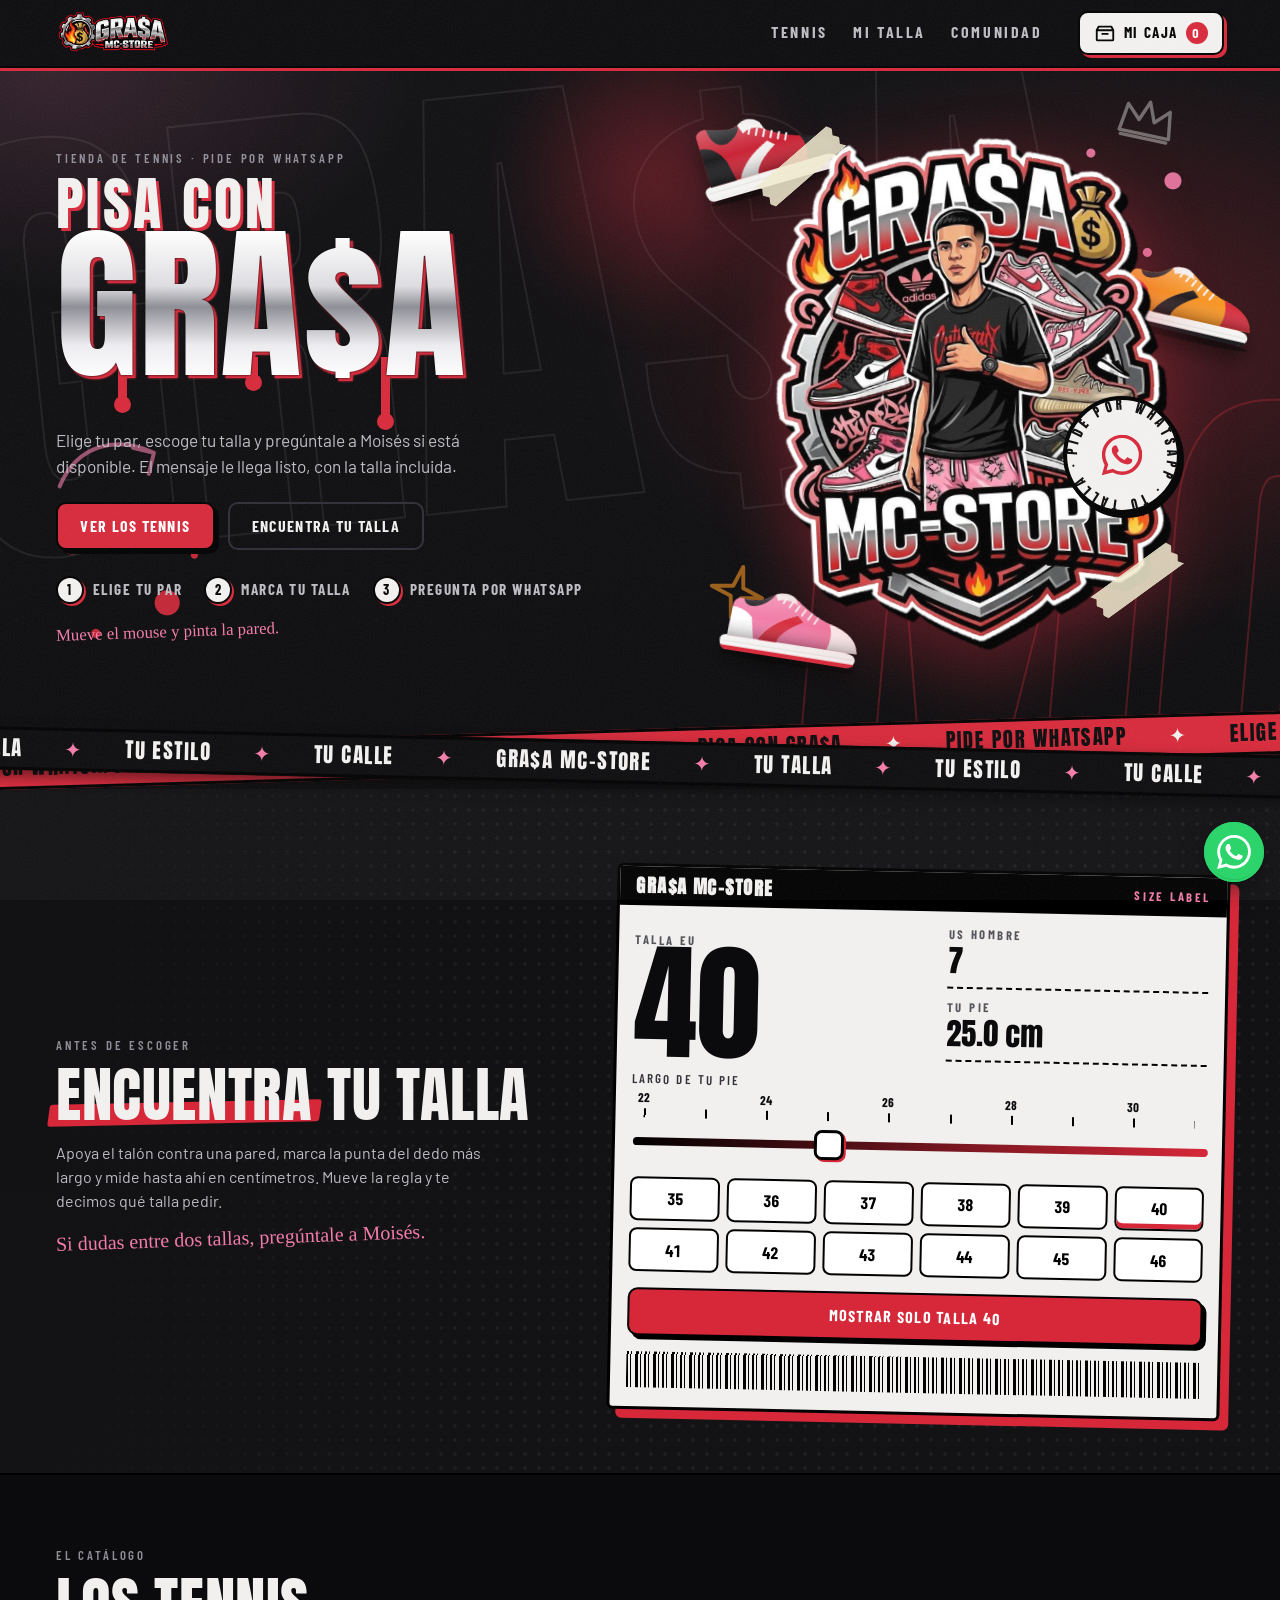
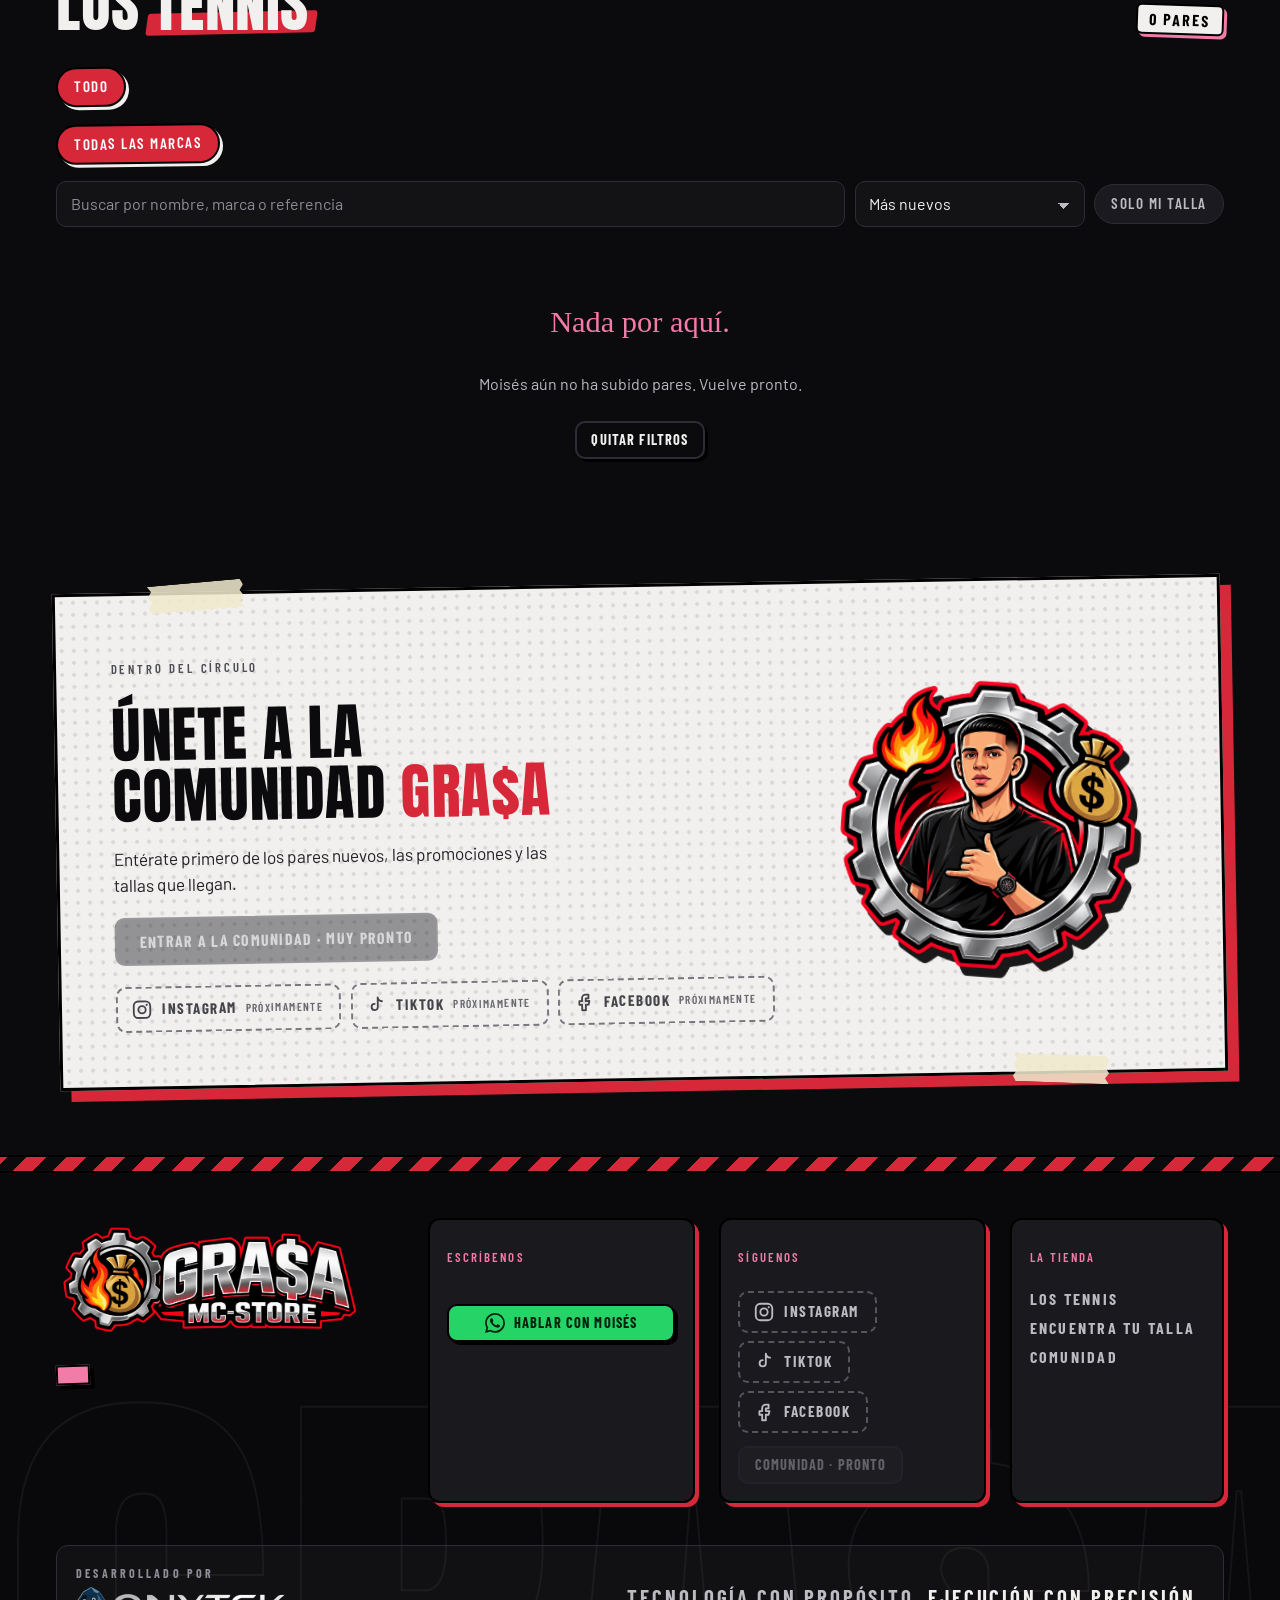
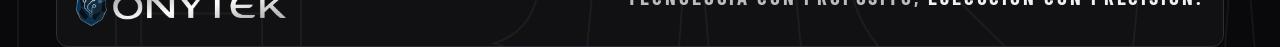
==== index.html @ 2f2526c5 "Add files via upload" ====
<!doctype html>
<html lang="es">
<head>
<meta charset="utf-8">
<meta name="viewport" content="width=device-width, initial-scale=1, viewport-fit=cover">
<title>GRA$A MC-STORE</title>
<link rel="icon" href="img/favicon.png">
<meta name="description" content="GRA$A MC-STORE: tennis originales para hombre y mujer. Elige tu par, marca tu talla y pregunta por WhatsApp.">
<meta name="theme-color" content="#0B0B0D">
<meta property="og:type" content="website"><meta property="og:title" content="GRA$A MC-STORE · Tu talla. Tu estilo. Tu calle.">
<meta property="og:description" content="Tennis para hombre y mujer. Pide por WhatsApp con tu talla.">
<meta property="og:image" content="https://grasa.onytek.co/img/logo-hero.jpg"><meta property="og:url" content="https://grasa.onytek.co/">
<link rel="preconnect" href="https://fonts.googleapis.com">
<link rel="preconnect" href="https://fonts.gstatic.com" crossorigin>
<link href="https://fonts.googleapis.com/css2?family=Anton&family=Barlow:wght@400;500;700&family=Barlow+Condensed:wght@600;700&family=Permanent+Marker&display=swap" rel="stylesheet">
<link rel="stylesheet" href="common.css">
<link rel="stylesheet" href="store.css">
</head>
<body>
<svg width="0" height="0" style="position:absolute" aria-hidden="true" focusable="false">
  <symbol id="i-wa" viewBox="0 0 24 24"><path fill="currentColor" d="M17.472 14.382c-.297-.149-1.758-.867-2.03-.967-.273-.099-.471-.148-.67.15-.197.297-.767.966-.94 1.164-.173.199-.347.223-.644.075-.3-.15-1.263-.465-2.403-1.485-.888-.795-1.484-1.77-1.66-2.07-.174-.3-.019-.465.13-.615.136-.135.301-.345.451-.523.146-.181.194-.301.297-.496.1-.21.049-.375-.025-.524-.075-.15-.672-1.62-.922-2.206-.24-.584-.487-.51-.672-.51-.172-.015-.371-.015-.571-.015-.2 0-.523.074-.797.359-.273.3-1.045 1.02-1.045 2.475s1.07 2.865 1.219 3.075c.149.18 2.095 3.195 5.076 4.483.709.3 1.263.489 1.694.626.712.226 1.36.195 1.871.118.571-.085 1.758-.719 2.006-1.413.248-.694.248-1.289.173-1.413-.074-.124-.272-.198-.57-.347m-5.421 7.403h-.004a9.87 9.87 0 01-5.031-1.378l-.361-.214-3.741.982.998-3.648-.235-.374a9.86 9.86 0 01-1.51-5.26c.001-5.45 4.436-9.884 9.888-9.884 2.64 0 5.122 1.03 6.988 2.898a9.825 9.825 0 012.893 6.994c-.003 5.45-4.437 9.884-9.885 9.884m8.413-18.297A11.815 11.815 0 0012.05 0C5.495 0 .16 5.335.157 11.892c0 2.096.547 4.142 1.588 5.945L.057 24l6.305-1.654a11.882 11.882 0 005.683 1.448h.005c6.554 0 11.89-5.335 11.893-11.893a11.821 11.821 0 00-3.48-8.413Z"/></symbol>
</svg>

<a class="sr" href="#catalogo">Ir al catálogo</a>

<header class="top" id="top">
  <div class="wrap bar">
    <a class="brand-link" href="#top" aria-label="GRA$A MC-STORE, inicio"><img src="img/logo-horizontal.png" alt="GRA$A MC-STORE" width="760" height="304"></a>
    <nav class="nav" aria-label="Secciones">
      <a href="#catalogo">Tennis</a>
      <a href="#talla">Mi talla</a>
      <a href="#comunidad">Comunidad</a>
    </nav>
    <div class="actions">
      <button class="sizepill" id="sizePill" type="button" hidden aria-label="Quitar mi talla"></button>
      <button class="cartbtn" id="cartBtn" type="button" aria-label="Abrir mi caja">
        <svg viewBox="0 0 24 24" aria-hidden="true"><path d="M3 9l2-4h14l2 4v10a1 1 0 0 1-1 1H4a1 1 0 0 1-1-1Z" fill="none" stroke="currentColor" stroke-width="2" stroke-linejoin="round"/><path d="M3 9h18M9 13h6" fill="none" stroke="currentColor" stroke-width="2" stroke-linecap="round"/></svg>
        <span>Mi caja</span><b id="cartCount">0</b>
      </button>
    </div>
  </div>
</header>

<main>
  <!-- PORTADA: pared de calle con el logo como sticker -->
  <section class="hero" id="hero" aria-labelledby="h1">
    <canvas class="spray" id="spray" aria-hidden="true"></canvas>
    <div class="hero-bg" aria-hidden="true">
      <span class="bgword w1">GRA$A</span>
      <span class="bgword w2">MC</span>
      <span class="splat s1"></span><span class="splat s2"></span><span class="splat s3"></span>
      <svg class="doodle d-crown" viewBox="0 0 64 48"><path d="M6 40 L10 12 L24 26 L32 6 L40 26 L54 12 L58 40 Z M8 44 H56" fill="none" stroke="currentColor" stroke-width="3.5" stroke-linejoin="round" stroke-linecap="round"/></svg>
      <svg class="doodle d-star" viewBox="0 0 48 48"><path d="M24 4 L28 20 L44 24 L28 28 L24 44 L20 28 L4 24 L20 20 Z" fill="none" stroke="currentColor" stroke-width="3" stroke-linejoin="round"/></svg>
      <svg class="doodle d-arrow" viewBox="0 0 120 70"><path d="M6 50 C30 10 70 8 104 30 M104 30 L84 22 M104 30 L96 50" fill="none" stroke="currentColor" stroke-width="4" stroke-linecap="round" stroke-linejoin="round"/></svg>
    </div>
    <div class="wrap hero-grid">
      <div class="hero-copy">
        <p class="eyebrow">Tienda de tennis · Pide por WhatsApp</p>
        <h1 id="h1"><span class="l1">Pisa con</span><span class="l2wrap"><span class="chrome l2">GRA$A</span><i class="drip dr1"></i><i class="drip dr2"></i><i class="drip dr3"></i></span></h1>
        <p class="marker tagline" id="tagline"></p>
        <p class="lead" id="lead"></p>
        <div class="cta">
          <a class="btn" href="#catalogo">Ver los tennis</a>
          <a class="btn ghost" href="#talla">Encuentra tu talla</a>
        </div>
        <ol class="steps" aria-label="Cómo pedir">
          <li><b>1</b><span>Elige tu par</span></li>
          <li><b>2</b><span>Marca tu talla</span></li>
          <li><b>3</b><span>Pregunta por WhatsApp</span></li>
        </ol>
        <p class="marker spray-hint"><span class="only-mouse">Mueve el mouse y pinta la pared.</span><span class="only-touch">Toca el sticker.</span></p>
      </div>
      <div class="hero-art" id="art">
        <div class="floats" id="floats" aria-hidden="true"></div>
        <button class="sticker-btn" id="stickerBtn" type="button" aria-label="Logo GRA$A MC-STORE: toca para moverlo">
          <img class="sticker" src="img/logo-sticker.png" alt="Logo de GRA$A MC-STORE: Moisés rodeado de zapatillas, engranaje y llamas" width="600" height="785" fetchpriority="high">
          <span class="tape tp1" aria-hidden="true"></span><span class="tape tp2" aria-hidden="true"></span>
        </button>
        <svg class="badge-round" viewBox="0 0 120 120" aria-hidden="true">
          <defs><path id="circ" d="M60 60 m-44 0 a44 44 0 1 1 88 0 a44 44 0 1 1 -88 0"/></defs>
          <circle cx="60" cy="60" r="56" fill="#F1F0EE" stroke="#000" stroke-width="4"/>
          <text font-family="Anton, Impact, sans-serif" font-size="12.5" fill="#0B0B0D"><textPath href="#circ" textLength="268" lengthAdjust="spacing">PIDE POR WHATSAPP · TU TALLA · </textPath></text>
          <use href="#i-wa" x="40" y="40" width="40" height="40" color="#D62839"/>
        </svg>
      </div>
    </div>
  </section>

  <!-- cintas cruzadas -->
  <div class="tapes" aria-hidden="true">
    <div class="band b-red"><div class="track" id="trackA"></div></div>
    <div class="band b-black"><div class="track rev" id="trackB"></div></div>
  </div>

  <!-- TALLA: etiqueta de caja de zapatos -->
  <section class="band-size" id="talla" aria-labelledby="hTalla">
    <div class="wrap size-grid">
      <div class="size-copy">
        <p class="eyebrow">Antes de escoger</p>
        <h2 id="hTalla"><span class="hl">Encuentra</span> tu talla</h2>
        <p class="muted">Apoya el talón contra una pared, marca la punta del dedo más largo y mide hasta ahí en centímetros. Mueve la regla y te decimos qué talla pedir.</p>
        <p class="marker note-m">Si dudas entre dos tallas, pregúntale a Moisés.</p>
      </div>
      <div class="boxlabel">
        <div class="bl-head"><b>GRA$A MC-STORE</b><span>Size label</span></div>
        <div class="bl-main">
          <div class="bl-size"><span>Talla EU</span><b id="euOut">40</b></div>
          <div class="bl-side">
            <div><span>US hombre</span><b id="usOut">7</b></div>
            <div><span>Tu pie</span><b><output id="cmOut" for="cm">25.0</output> cm</b></div>
          </div>
        </div>
        <div class="ruler-box">
          <label class="lbl" for="cm">Largo de tu pie</label>
          <div class="ruler" aria-hidden="true"><span>22</span><span>24</span><span>26</span><span>28</span><span>30</span></div>
          <input id="cm" type="range" min="22" max="31" step="0.1" value="25">
        </div>
        <div class="szrow" id="szRow" role="group" aria-label="Todas las tallas"></div>
        <button class="btn" id="useSize" type="button">Mostrar solo mi talla</button>
        <div class="barcode" aria-hidden="true"></div>
      </div>
    </div>
  </section>

  <section class="catalog" id="catalogo" aria-labelledby="hCat">
    <div class="wrap">
      <div class="cat-head">
        <div>
          <p class="eyebrow">El catálogo</p>
          <h2 id="hCat">Los <span class="hl">tennis</span></h2>
        </div>
        <p class="count" id="count" aria-live="polite"></p>
      </div>
      <div class="tools">
        <div class="chips" id="secChips" role="group" aria-label="Sección"></div>
        <div class="chips" id="brandChips" role="group" aria-label="Marca"></div>
        <div class="row3">
          <div class="field grow">
            <label class="sr" for="q">Buscar</label>
            <input class="in" id="q" type="search" placeholder="Buscar por nombre, marca o referencia" autocomplete="off">
          </div>
          <div class="field">
            <label class="sr" for="sort">Ordenar</label>
            <select class="in" id="sort">
              <option value="new">Más nuevos</option>
              <option value="low">Precio: menor a mayor</option>
              <option value="high">Precio: mayor a menor</option>
              <option value="promo">Mayor descuento</option>
            </select>
          </div>
          <button class="chip mine" id="mine" type="button" aria-pressed="false">Solo mi talla</button>
        </div>
      </div>
      <div class="grid" id="grid"></div>
      <div class="empty" id="empty" hidden>
        <p class="marker">Nada por aquí.</p>
        <p class="muted" id="emptyMsg">Prueba con otra sección, otra marca o quita el filtro de talla.</p>
        <button class="btn ghost small" id="clear" type="button">Quitar filtros</button>
      </div>
    </div>
  </section>

  <!-- COMUNIDAD: afiche pegado en la pared -->
  <section class="community" id="comunidad" aria-labelledby="hCom">
    <div class="wrap">
      <div class="poster">
        <span class="tape tp3" aria-hidden="true"></span><span class="tape tp4" aria-hidden="true"></span>
        <div class="poster-copy">
          <p class="eyebrow">Dentro del círculo</p>
          <h2 id="hCom">Únete a la comunidad <span class="red">GRA$A</span></h2>
          <p class="lead">Entérate primero de los pares nuevos, las promociones y las tallas que llegan.</p>
          <div id="comBtn"></div>
          <div class="socials" id="socials"></div>
        </div>
        <img class="poster-emblem" src="img/emblema.png" alt="" width="520" height="520" loading="lazy">
      </div>
    </div>
  </section>
</main>

<footer class="foot">
  <div class="foot-bg" aria-hidden="true"><span>GRA$A</span></div>
  <div class="hazard" aria-hidden="true"></div>
  <div class="wrap">
    <div class="foot-top">
      <div class="foot-brand">
        <img class="foot-logo" src="img/logo-horizontal.png" alt="GRA$A MC-STORE" width="760" height="304" loading="lazy">
        <p class="slogan-tape" id="footTag"></p>
      </div>
      <div class="fcard">
        <p class="lbl">Escríbenos</p>
        <a class="phone" id="footPhone" href="#" target="_blank" rel="noopener"></a>
        <a class="btn wa small" id="footWa" href="#" target="_blank" rel="noopener"><svg width="20" height="20" aria-hidden="true"><use href="#i-wa"/></svg>Hablar con Moisés</a>
      </div>
      <div class="fcard">
        <p class="lbl">Síguenos</p>
        <div class="socials sm" id="footSocials"></div>
        <div id="footCom"></div>
      </div>
      <div class="fcard">
        <p class="lbl">La tienda</p>
        <nav class="flinks" aria-label="Pie de página">
          <a href="#catalogo">Los tennis</a>
          <a href="#talla">Encuentra tu talla</a>
          <a href="#comunidad">Comunidad</a>
        </nav>
      </div>
    </div>

    <div class="onytek">
      <div class="on-logo">
        <span class="by">Desarrollado por</span>
        <a href="https://www.onytek.co" target="_blank" rel="noopener" aria-label="Onytek, abrir www.onytek.co"><img src="img/onytek.png" alt="Onytek" width="640" height="118" loading="lazy"></a>
      </div>
      <p class="on-lema">Tecnología con propósito, <span>ejecución con precisión.</span></p>
    </div>
  </div>
</footer>

<nav class="bnav" id="bnav" aria-label="Navegación">
  <a href="#top" data-sec-id="hero"><svg viewBox="0 0 24 24" aria-hidden="true"><path d="M3 11l9-8 9 8v9a1 1 0 0 1-1 1h-5v-6H9v6H4a1 1 0 0 1-1-1Z" fill="none" stroke="currentColor" stroke-width="2" stroke-linejoin="round"/></svg><span>Inicio</span></a>
  <a href="#catalogo" data-sec-id="catalogo"><svg viewBox="0 0 24 24" aria-hidden="true"><path d="M3 16c0-3 2-4 5-5l3-2 2 3c2 1 5 1 8 3v3H3Z" fill="none" stroke="currentColor" stroke-width="2" stroke-linejoin="round"/></svg><span>Tennis</span></a>
  <a href="#talla" data-sec-id="talla"><svg viewBox="0 0 24 24" aria-hidden="true"><path d="M3 8h18v8H3Zm4 0v4m4-4v3m4-3v4m4-4v3" fill="none" stroke="currentColor" stroke-width="2" stroke-linejoin="round"/></svg><span>Mi talla</span></a>
  <a href="#comunidad" data-sec-id="comunidad"><svg viewBox="0 0 24 24" aria-hidden="true"><circle cx="9" cy="8" r="3.5" fill="none" stroke="currentColor" stroke-width="2"/><path d="M2.5 20c.5-4 3-6 6.500-6s6 2 6.500 6M17 6a3 3 0 0 1 0 6m2.500 3c1.500.8 2.300 2.400 2.500 5" fill="none" stroke="currentColor" stroke-width="2" stroke-linecap="round"/></svg><span>Comunidad</span></a>
  <button type="button" id="bCart" aria-label="Abrir mi caja"><svg viewBox="0 0 24 24" aria-hidden="true"><path d="M3 9l2-4h14l2 4v10a1 1 0 0 1-1 1H4a1 1 0 0 1-1-1Z" fill="none" stroke="currentColor" stroke-width="2" stroke-linejoin="round"/><path d="M9 13h6" stroke="currentColor" stroke-width="2" stroke-linecap="round"/></svg><span>Mi caja</span><b id="bCount" hidden>0</b></button>
</nav>
<link rel="stylesheet" href="mobile.css">
<a class="wafab" id="waFab" href="#" target="_blank" rel="noopener" aria-label="Escribir a Moisés por WhatsApp">
  <span class="wa-label">Escríbele a Moisés</span>
  <span class="wa-dot"><svg aria-hidden="true"><use href="#i-wa"/></svg></span>
</a>

<!-- ficha de producto -->
<div class="layer modal" id="modal" aria-hidden="true">
  <div class="scrim"></div>
  <div class="sheet" role="dialog" aria-modal="true" aria-labelledby="mTitle">
    <button class="x" type="button" data-close aria-label="Cerrar">×</button>
    <div class="m-art" id="mArt"></div>
    <div class="m-info">
      <p class="eyebrow" id="mBrand"></p>
      <h3 id="mTitle"></h3>
      <p class="m-price" id="mPrice"></p>
      <p class="muted" id="mDesc"></p>
      <div class="m-tags" id="mTags"></div>
      <div class="m-sizes">
        <div class="m-sizes-head"><span class="lbl">Elige tu talla (EU)</span><a href="#talla" class="mini" data-close>No sé mi talla</a></div>
        <div class="szgrid" id="mSizes" role="group" aria-label="Tallas"></div>
        <p class="hint" id="mHint"></p>
      </div>
      <div class="bubble" id="mBubble" hidden>
        <span class="lbl">Así le llega a <span class="ownerName">Moisés</span></span>
        <pre id="mText"></pre>
      </div>
      <div class="m-actions">
        <a class="btn wa" id="mWa" href="#" target="_blank" rel="noopener" aria-disabled="true">
          <svg width="22" height="22" aria-hidden="true"><use href="#i-wa"/></svg>
          <span id="mWaLabel">Preguntar disponibilidad</span>
        </a>
        <button class="btn ghost" id="mAdd" type="button">Agregar a mi caja</button>
      </div>
    </div>
  </div>
</div>

<!-- caja -->
<div class="layer drawer" id="drawer" aria-hidden="true">
  <div class="scrim"></div>
  <aside class="panel" role="dialog" aria-modal="true" aria-labelledby="dTitle">
    <div class="d-head">
      <h3 id="dTitle">Mi caja</h3>
      <button class="x static" type="button" data-close aria-label="Cerrar">×</button>
    </div>
    <div class="d-body" id="dBody"></div>
    <div class="d-foot" id="dFoot"></div>
  </aside>
</div>

<div class="toast" id="toast" role="status" aria-live="polite"></div>

<script src="config.js"></script>
<script src="core.js"></script>
<script src="cloud.js"></script>
<script src="store.js"></script>
<script src="mobile.js"></script>
</body>
</html>
---- common.css ----
/* GRA$A MC-STORE · base visual compartida (tienda, panel y aprobación)
   Concepto: pared de calle de noche. Concreto oscuro, neón rojo, rosa Dunk y letras cromadas. */
:root {
  --asphalt: #0B0B0D;
  --ink: #131316;
  --card: #1A1A1F;
  --card2: #222228;
  --line: #2D2D35;
  --paper: #F1F0EE;
  --soft: #BDBBC2;
  --mute: #8F8D97;
  --red: #D62839;
  --hot: #FF3B52;
  --pink: #F27BA8;
  --flame: #F7931E;
  --gold: #D9A520;
  --wa: #25D366;
  --display: 'Anton', 'Impact', 'Arial Narrow', sans-serif;
  --marker: 'Permanent Marker', 'Comic Sans MS', cursive;
  --body: 'Barlow', 'Segoe UI', system-ui, sans-serif;
  --cond: 'Barlow Condensed', 'Arial Narrow', sans-serif;
  color-scheme: dark;
}

*, *::before, *::after { box-sizing: border-box; }
html { -webkit-text-size-adjust: 100%; scroll-behavior: smooth; }
body {
  margin: 0;
  background: var(--asphalt);
  color: var(--paper);
  font: 400 1rem/1.5 var(--body);
  overflow-x: hidden;
}
img { max-width: 100%; height: auto; display: block; }
button, input, select, textarea { font: inherit; color: inherit; }
button { cursor: pointer; }
a { color: inherit; }
[hidden] { display: none !important; }

/* grano de concreto sobre todo el fondo */
body::after {
  content: "";
  position: fixed; inset: 0; pointer-events: none; z-index: 60;
  opacity: .07; mix-blend-mode: screen;
  background-image: url("data:image/svg+xml;utf8,<svg xmlns='http://www.w3.org/2000/svg' width='180' height='180'><filter id='n'><feTurbulence type='fractalNoise' baseFrequency='.9' numOctaves='2' stitchTiles='stitch'/><feColorMatrix values='0 0 0 0 1  0 0 0 0 1  0 0 0 0 1  0 0 0 .9 0'/></filter><rect width='100%' height='100%' filter='url(%23n)'/></svg>");
}

.wrap {
  width: 100%; max-width: 1200px; margin: 0 auto;
  padding-left: max(16px, env(safe-area-inset-left, 0px));
  padding-right: max(16px, env(safe-area-inset-right, 0px));
}

:focus-visible { outline: 2px solid var(--pink); outline-offset: 3px; border-radius: 4px; }

.sr { position: absolute; width: 1px; height: 1px; overflow: hidden; clip: rect(0 0 0 0); white-space: nowrap; }

/* tipografía de marca */
.chrome {
  font-family: var(--display);
  background: linear-gradient(180deg, #fff 0%, #dcdce0 38%, #8b8b93 52%, #ececf0 78%, #fff 100%);
  -webkit-background-clip: text; background-clip: text; color: transparent;
  filter: drop-shadow(0 0 1px #000) drop-shadow(3px 3px 0 var(--red));
}
.marker { font-family: var(--marker); color: var(--pink); }
.eyebrow {
  font: 600 .8rem/1 var(--cond); letter-spacing: .22em; text-transform: uppercase; color: var(--mute);
}

/* botones tipo sticker */
.btn {
  --bg: var(--red); --fg: #fff;
  display: inline-flex; align-items: center; justify-content: center; gap: .55rem;
  min-height: 48px; padding: 0 1.4rem;
  background: var(--bg); color: var(--fg);
  border: 2px solid #000; border-radius: 10px;
  box-shadow: 4px 4px 0 #000;
  font: 700 1rem/1 var(--cond); letter-spacing: .08em; text-transform: uppercase; text-decoration: none;
  transition: transform .12s ease, box-shadow .12s ease, background .12s ease;
}
.btn:hover { transform: translate(-1px, -1px); box-shadow: 6px 6px 0 #000; background: var(--hot); }
.btn:active { transform: translate(3px, 3px); box-shadow: 1px 1px 0 #000; }
.btn.ghost { --bg: transparent; --fg: var(--paper); border-color: var(--line); box-shadow: none; }
.btn.ghost:hover { border-color: var(--pink); background: rgba(242, 123, 168, .08); transform: none; box-shadow: none; }
.btn.wa { --bg: var(--wa); --fg: #04210f; }
.btn.wa:hover { background: #3be67c; }
.btn.small { min-height: 38px; padding: 0 .9rem; font-size: .9rem; box-shadow: 3px 3px 0 #000; }
.btn[aria-disabled="true"], .btn:disabled {
  opacity: .45; cursor: not-allowed; box-shadow: none; transform: none; background: var(--card2); color: var(--soft); border-color: var(--line);
}

.chip {
  display: inline-flex; align-items: center; gap: .4rem; flex: none;
  min-height: 40px; padding: 0 1rem;
  background: var(--card); border: 1px solid var(--line); border-radius: 999px;
  font: 600 .95rem/1 var(--cond); letter-spacing: .1em; text-transform: uppercase; color: var(--soft);
  transition: border-color .12s, color .12s, background .12s;
}
.chip:hover { border-color: var(--pink); color: var(--paper); }
.chip[aria-pressed="true"], .chip.on { background: var(--paper); color: #000; border-color: var(--paper); }
.chip.promo[aria-pressed="true"] { background: var(--pink); border-color: var(--pink); }

.field { display: grid; gap: .35rem; min-width: 0; }
.field > label, .lbl { font: 600 .8rem/1.2 var(--cond); letter-spacing: .16em; text-transform: uppercase; color: var(--soft); }
.in {
  width: 100%; min-height: 46px; padding: .6rem .85rem;
  background: var(--ink); border: 1px solid var(--line); border-radius: 10px; color: var(--paper);
}
.in::placeholder { color: var(--mute); }
.in:focus { outline: none; border-color: var(--pink); box-shadow: 0 0 0 3px rgba(242, 123, 168, .22); }
textarea.in { min-height: 90px; resize: vertical; }
select.in { appearance: none; background-image: linear-gradient(45deg, transparent 50%, var(--soft) 50%), linear-gradient(135deg, var(--soft) 50%, transparent 50%); background-position: calc(100% - 20px) 55%, calc(100% - 14px) 55%; background-size: 6px 6px; background-repeat: no-repeat; padding-right: 2.2rem; }

.toast {
  position: fixed; left: 50%; bottom: calc(22px + env(safe-area-inset-bottom, 0px)); transform: translate(-50%, 20px);
  z-index: 90; max-width: min(92vw, 460px); padding: .8rem 1.1rem;
  background: var(--paper); color: #000; border: 2px solid #000; border-radius: 10px; box-shadow: 4px 4px 0 var(--red);
  font: 700 1rem/1.25 var(--cond); letter-spacing: .04em;
  opacity: 0; pointer-events: none; transition: opacity .2s, transform .2s;
}
.toast.show { opacity: 1; transform: translate(-50%, 0); }

/* firma Onytek */
.sign {
  display: flex; flex-direction: column; align-items: center; gap: .55rem; text-align: center;
  padding: 1.6rem 0 1.2rem; border-top: 1px solid var(--line); color: var(--soft);
}
.sign p { margin: 0; max-width: 34ch; font-size: .95rem; text-wrap: balance; }
.sign .by { font: 600 .75rem/1 var(--cond); letter-spacing: .24em; text-transform: uppercase; color: var(--mute); }
.sign a { display: inline-block; }
.sign img { width: min(210px, 56vw); height: auto; }

@media (prefers-reduced-motion: reduce) {
  html { scroll-behavior: auto; }
  *, *::before, *::after { animation-duration: .001s !important; animation-iteration-count: 1 !important; transition-duration: .001s !important; }
}
---- store.css ----
/* Tienda GRA$A MC-STORE · pared de calle de noche
   Capas: concreto oscuro, spray rojo y rosa, cintas, stickers, etiquetas de caja y afiches pegados. */

.muted { color: var(--soft); }
.small { font-size: .9rem; }
h2 { margin: .35rem 0 .8rem; font: 400 clamp(2.2rem, 7vw, 3.8rem)/1 var(--display); text-transform: uppercase; letter-spacing: .01em; text-wrap: balance; }
.hl { position: relative; display: inline-block; z-index: 0; }
.hl::after { content: ""; position: absolute; left: -.12em; right: -.12em; bottom: .02em; height: .36em; background: var(--red); transform: skew(-9deg) rotate(-1.2deg); z-index: -1; border-radius: 3px; }

/* ---------- cabecera ---------- */
.top {
  position: sticky; top: 0; z-index: 40;
  padding-top: env(safe-area-inset-top, 0px);
  background: rgba(11, 11, 13, .9); backdrop-filter: blur(10px); -webkit-backdrop-filter: blur(10px);
  border-bottom: 2px solid #000; box-shadow: 0 3px 0 var(--red);
}
.bar { display: flex; align-items: center; gap: 1rem; min-height: 66px; }
.brand-link { display: block; flex: none; }
.brand-link img { height: 48px; width: auto; transition: transform .15s; }
.brand-link:hover img { transform: rotate(-2deg) scale(1.04); }
.nav { display: none; margin-left: auto; gap: 1.6rem; }
.nav a { font: 700 1rem/1 var(--cond); letter-spacing: .16em; text-transform: uppercase; text-decoration: none; color: var(--soft); padding: .6rem 0; border-bottom: 3px solid transparent; }
.nav a:hover { color: var(--paper); border-color: var(--red); }
.actions { margin-left: auto; display: flex; align-items: center; gap: .6rem; }
.nav + .actions { margin-left: 1.2rem; }
.cartbtn {
  position: relative; display: inline-flex; align-items: center; gap: .5rem; min-height: 44px; padding: 0 .9rem;
  background: var(--paper); border: 2px solid #000; border-radius: 10px; color: #000; box-shadow: 3px 3px 0 var(--red);
  font: 700 .95rem/1 var(--cond); letter-spacing: .1em; text-transform: uppercase;
}
.cartbtn svg { width: 22px; height: 22px; }
.cartbtn:hover { transform: translate(-1px, -1px); box-shadow: 4px 4px 0 var(--red); }
.cartbtn b { min-width: 22px; height: 22px; padding: 0 5px; display: grid; place-items: center; border-radius: 99px; background: var(--red); color: #fff; font: 700 .85rem/1 var(--cond); font-variant-numeric: tabular-nums; }
.cartbtn b.bump { animation: bump .35s ease; }
@keyframes bump { 40% { transform: scale(1.45); } }
.sizepill { min-height: 44px; padding: 0 .85rem; background: var(--pink); color: #000; border: 2px solid #000; border-radius: 10px; box-shadow: 3px 3px 0 #000; font: 700 .9rem/1 var(--cond); letter-spacing: .1em; text-transform: uppercase; }
.sizepill::after { content: " ×"; opacity: .7; }
@media (min-width: 820px) { .nav { display: flex; } }
@media (max-width: 440px) { .cartbtn span { display: none; } .brand-link img { height: 40px; } }

/* ---------- portada ---------- */
.hero {
  position: relative; isolation: isolate; overflow: hidden; padding-block: 2.4rem 5.4rem;
  background:
    radial-gradient(55% 60% at 85% 40%, rgba(214, 40, 57, .3), transparent 70%),
    radial-gradient(40% 45% at 4% 0%, rgba(242, 123, 168, .16), transparent 72%),
    linear-gradient(#0e0e11, #0a0a0c);
}
.spray { position: absolute; inset: 0; width: 100%; height: 100%; z-index: 4; pointer-events: none; }
.hero-bg { position: absolute; inset: 0; z-index: 0; pointer-events: none; overflow: hidden; }
.bgword { position: absolute; font: 400 clamp(9rem, 38vw, 30rem)/.8 var(--display); color: transparent; white-space: nowrap; -webkit-text-stroke: 2px rgba(255, 255, 255, .075); }
.bgword.w1 { left: -5vw; top: 6%; transform: rotate(-6deg); }
.bgword.w2 { right: -8vw; bottom: -4%; transform: rotate(5deg); -webkit-text-stroke-color: rgba(214, 40, 57, .3); }
.splat { position: absolute; width: 170px; height: 170px; background-size: 170px 170px; opacity: .9; }
.splat.s1 { left: 3%; bottom: 14%; background-image: radial-gradient(circle at 20% 30%, var(--red) 0 9px, transparent 10px), radial-gradient(circle at 62% 18%, var(--red) 0 5px, transparent 6px), radial-gradient(circle at 76% 64%, var(--red) 0 12px, transparent 13px), radial-gradient(circle at 34% 82%, var(--red) 0 4px, transparent 5px), radial-gradient(circle at 92% 36%, var(--red) 0 3px, transparent 4px); }
.splat.s2 { right: 6%; top: 8%; transform: rotate(120deg); background-image: radial-gradient(circle at 20% 30%, var(--pink) 0 8px, transparent 9px), radial-gradient(circle at 64% 22%, var(--pink) 0 4px, transparent 5px), radial-gradient(circle at 74% 66%, var(--pink) 0 11px, transparent 12px), radial-gradient(circle at 30% 80%, var(--pink) 0 4px, transparent 5px); }
.splat.s3 { left: 38%; top: -60px; width: 340px; height: 340px; background: radial-gradient(circle, rgba(214, 40, 57, .45), transparent 65%); filter: blur(22px); }
.doodle { position: absolute; color: var(--pink); opacity: .6; width: clamp(34px, 6vw, 62px); height: auto; }
.d-crown { right: 8%; top: 4%; transform: rotate(12deg); color: var(--paper); opacity: .4; }
.d-star { right: 40%; bottom: 20%; transform: rotate(14deg); color: var(--flame); }
.d-arrow { left: 4%; top: 52%; width: clamp(60px, 11vw, 120px); transform: rotate(-8deg); }
.hero-grid { position: relative; z-index: 2; display: grid; gap: 1.8rem; align-items: center; }
.hero h1 { margin: .9rem 0 .3rem; font-family: var(--display); font-weight: 400; text-transform: uppercase; line-height: .88; }
.hero .l1 { display: block; font-size: clamp(2.1rem, 7.5vw, 3.6rem); letter-spacing: .06em; color: var(--paper); text-shadow: 3px 3px 0 var(--red); }
.l2wrap { position: relative; display: block; width: fit-content; font-size: clamp(5.4rem, 23vw, 10.5rem); margin-bottom: .3em; }
.l2wrap .l2 { display: block; font-size: 1em; letter-spacing: .01em; }
.drip { position: absolute; top: 86%; width: .055em; background: var(--red); border-radius: 0 0 .03em .03em; transform-origin: top; animation: drip 1.5s cubic-bezier(.3, .8, .3, 1) .5s both; z-index: -1; }
.drip::after { content: ""; position: absolute; left: -45%; bottom: -.035em; width: 190%; aspect-ratio: 1; border-radius: 50%; background: var(--red); }
.dr1 { left: 15%; height: .3em; } .dr2 { left: 47%; height: .17em; animation-delay: .8s; } .dr3 { left: 79%; height: .4em; animation-delay: 1s; }
@keyframes drip { from { transform: scaleY(0); } }
.tagline { margin: .8rem 0 1rem; font-size: clamp(1.25rem, 3.8vw, 1.8rem); transform: rotate(-2deg); transform-origin: left; width: fit-content; }
.lead { margin: 0 0 1.4rem; max-width: 46ch; color: var(--soft); font-size: 1.08rem; text-wrap: pretty; }
.cta { display: flex; flex-wrap: wrap; gap: .8rem; margin-bottom: 1.6rem; }
.steps { list-style: none; margin: 0; padding: 0; display: flex; flex-wrap: wrap; gap: .6rem 1.4rem; }
.steps li { display: flex; align-items: center; gap: .55rem; font: 700 .95rem/1 var(--cond); letter-spacing: .1em; text-transform: uppercase; color: var(--soft); }
.steps b { display: grid; place-items: center; width: 28px; height: 28px; border-radius: 50%; background: var(--paper); color: #000; border: 2px solid #000; font: 700 .9rem/1 var(--cond); box-shadow: 2px 2px 0 var(--red); }
.spray-hint { margin: 1.2rem 0 0; font-size: 1.05rem; transform: rotate(-2deg); transform-origin: left; width: fit-content; }
.only-touch { display: none; }
@media (hover: none) { .only-mouse { display: none; } .only-touch { display: inline; } }

.hero-art { position: relative; justify-self: center; width: min(100%, 430px); padding: 16px 22px 22px; }
.sticker-btn {
  position: relative; display: block; width: 100%; padding: 0; background: none; border: 0; cursor: pointer; z-index: 2;
  transform: translate(calc(var(--px, 0) * 12px), calc(var(--py, 0) * 10px)) rotate(-3deg);
  transition: transform .2s ease-out;
}
.sticker { width: 100%; height: auto; filter: drop-shadow(7px 9px 0 #000) drop-shadow(0 28px 36px rgba(214, 40, 57, .38)); }
.sticker-btn.wig { animation: wig .65s ease; }
@keyframes wig { 20% { transform: rotate(3deg) scale(1.03); } 50% { transform: rotate(-7deg); } 80% { transform: rotate(-1deg) scale(1.01); } }
.tape { position: absolute; width: 96px; height: 28px; z-index: 3; background: rgba(240, 233, 205, .86); box-shadow: 0 2px 6px rgba(0, 0, 0, .45); clip-path: polygon(0 0, 4% 20%, 0 40%, 4% 60%, 0 80%, 3% 100%, 100% 100%, 96% 80%, 100% 60%, 96% 40%, 100% 20%, 97% 0); pointer-events: none; }
.tp1 { top: 6px; left: -10px; transform: rotate(-38deg); }
.tp2 { bottom: 40px; right: -14px; transform: rotate(-33deg); }
.floats { position: absolute; inset: 0; pointer-events: none; z-index: 1; }
.fl { position: absolute; width: clamp(96px, 26vw, 160px); transform: translate(calc(var(--px, 0) * var(--kx) * 1px), calc(var(--py, 0) * var(--ky) * 1px)) rotate(var(--r)); transition: transform .25s ease-out; }
.fl svg { width: 100%; height: auto; animation: bob 5s ease-in-out infinite; filter: drop-shadow(0 12px 10px rgba(0, 0, 0, .5)); }
.f1 { --kx: -26; --ky: -18; --r: -16deg; top: -3%; left: -16%; }
.f2 { --kx: 30; --ky: 14; --r: 13deg; top: 24%; right: -19%; }
.f2 svg { animation-delay: -1.7s; }
.f3 { --kx: -18; --ky: 22; --r: 9deg; bottom: -2%; left: -10%; }
.f3 svg { animation-delay: -3.2s; }
@keyframes bob { 50% { transform: translateY(-10px); } }
.badge-round { position: absolute; z-index: 4; right: 0; top: 50%; width: clamp(88px, 22vw, 122px); height: auto; animation: spin 20s linear infinite; filter: drop-shadow(3px 4px 0 #000); }
@keyframes spin { to { transform: rotate(360deg); } }
@media (min-width: 880px) {
  .hero { padding-block: 3.4rem 6rem; }
  .hero-grid { grid-template-columns: 1.1fr .9fr; gap: 2rem; }
}

/* ---------- cintas cruzadas ---------- */
.tapes { position: relative; z-index: 6; height: 112px; margin-top: -62px; margin-bottom: -22px; overflow: hidden; pointer-events: none; }
.tapes .band { position: absolute; left: -6%; width: 112%; overflow: hidden; border-block: 3px solid #000; }
.b-red { top: 30px; background: var(--red); transform: rotate(-1.6deg); }
.b-black { top: 42px; background: #0B0B0D; border-color: var(--pink); transform: rotate(1.3deg); box-shadow: 0 6px 14px rgba(0, 0, 0, .5); }
.track { display: flex; width: max-content; animation: scroll 36s linear infinite; }
.track.rev { animation-direction: reverse; animation-duration: 42s; }
.track span { padding: .5rem 1.3rem; font: 400 1.3rem/1 var(--display); letter-spacing: .07em; text-transform: uppercase; white-space: nowrap; }
.b-red .track span { color: #0B0B0D; }
.b-red .track span::after { content: "✦"; margin-left: 2.6rem; color: var(--paper); }
.b-black .track span { color: var(--paper); }
.b-black .track span::after { content: "✦"; margin-left: 2.6rem; color: var(--pink); }
@keyframes scroll { to { transform: translateX(-50%); } }

/* ---------- talla: etiqueta de caja ---------- */
.band-size { position: relative; padding-block: 5rem 3.6rem; background: linear-gradient(#111114, #131316); border-bottom: 2px solid #000; overflow: hidden; }
.band-size::before { content: ""; position: absolute; inset: 0; background-image: radial-gradient(rgba(255, 255, 255, .05) 1.5px, transparent 2px); background-size: 14px 14px; mask-image: linear-gradient(90deg, transparent, #000 40%, #000); -webkit-mask-image: linear-gradient(90deg, transparent, #000 40%, #000); pointer-events: none; }
.size-grid { position: relative; display: grid; gap: 2.2rem; align-items: center; }
.size-copy p { max-width: 48ch; text-wrap: pretty; }
.note-m { margin: 1rem 0 0; font-size: 1.25rem; transform: rotate(-2deg); transform-origin: left; width: fit-content; }
.boxlabel {
  position: relative; display: grid; gap: 1rem; padding: 0 0 1.2rem; min-width: 0;
  background: var(--paper); color: #0B0B0D; border: 3px solid #000; border-radius: 6px; box-shadow: 9px 9px 0 var(--red);
  transform: rotate(1.2deg); transition: transform .2s;
}
.boxlabel:hover { transform: rotate(0deg); }
.bl-head { display: flex; justify-content: space-between; align-items: center; gap: 1rem; padding: .65rem 1rem; background: #000; color: var(--paper); font: 400 1.15rem/1 var(--display); letter-spacing: .08em; }
.bl-head span { font: 700 .78rem/1 var(--cond); letter-spacing: .22em; text-transform: uppercase; color: var(--pink); }
.bl-main { display: grid; grid-template-columns: 1.15fr 1fr; gap: .8rem; padding: 0 1rem; align-items: end; }
.bl-size span, .bl-side span { display: block; margin-bottom: .3rem; font: 700 .78rem/1 var(--cond); letter-spacing: .2em; text-transform: uppercase; color: #55555c; }
.bl-size b { display: block; font: 400 clamp(5.6rem, 22vw, 8rem)/.82 var(--display); color: #0B0B0D; font-variant-numeric: tabular-nums; }
.bl-side { display: grid; gap: .7rem; }
.bl-side b { font: 400 1.9rem/1 var(--display); font-variant-numeric: tabular-nums; }
.bl-side div { padding-bottom: .5rem; border-bottom: 2px dashed #000; }
.ruler-box { display: grid; gap: .3rem; padding: 0 1rem; }
.boxlabel .lbl { color: #33333a; }
.ruler { position: relative; height: 26px; margin: 0 12px; background: repeating-linear-gradient(90deg, #000 0 2px, transparent 2px 11.111%) left bottom / 100% 9px no-repeat; }
.ruler span { position: absolute; top: 0; transform: translateX(-50%); font: 700 .8rem/1 var(--cond); color: #0B0B0D; }
.ruler span:nth-child(1) { left: 0; } .ruler span:nth-child(2) { left: 22.2%; } .ruler span:nth-child(3) { left: 44.4%; } .ruler span:nth-child(4) { left: 66.7%; } .ruler span:nth-child(5) { left: 88.9%; }
input[type="range"] { -webkit-appearance: none; appearance: none; width: 100%; height: 34px; background: transparent; cursor: pointer; }
input[type="range"]::-webkit-slider-runnable-track { height: 8px; border-radius: 99px; background: linear-gradient(90deg, #000, var(--red)); }
input[type="range"]::-moz-range-track { height: 8px; border-radius: 99px; background: linear-gradient(90deg, #000, var(--red)); }
input[type="range"]::-webkit-slider-thumb { -webkit-appearance: none; width: 30px; height: 30px; margin-top: -11px; border-radius: 8px; background: #fff; border: 3px solid #000; box-shadow: 2px 2px 0 var(--red); }
input[type="range"]::-moz-range-thumb { width: 26px; height: 26px; border-radius: 8px; background: #fff; border: 3px solid #000; }
.szrow { display: grid; grid-template-columns: repeat(6, 1fr); gap: .45rem; padding: 0 1rem; }
.szrow button, .szgrid button {
  min-height: 44px; padding: .2rem; display: grid; place-items: center; align-content: center;
  background: var(--ink); border: 1px solid var(--line); border-radius: 8px; color: var(--paper);
  font: 700 1.05rem/1 var(--cond); font-variant-numeric: tabular-nums;
}
.boxlabel .szrow button { background: #fff; color: #000; border: 2px solid #000; }
.boxlabel .szrow button:hover { background: #ffe3e8; }
.boxlabel .szrow button.rec { box-shadow: inset 0 -5px 0 var(--red); }
.boxlabel .szrow button[aria-pressed="true"] { background: var(--red); color: #fff; box-shadow: 2px 2px 0 #000; }
.szgrid button:not(:disabled):hover { border-color: var(--pink); }
.szgrid button[aria-pressed="true"] { background: var(--pink); color: #000; border-color: #000; box-shadow: 2px 2px 0 #000; }
.boxlabel .btn { margin: 0 1rem; box-shadow: 4px 4px 0 #000; }
.barcode { height: 36px; margin: 0 1rem; background: repeating-linear-gradient(90deg, #000 0 2px, transparent 2px 4px, #000 4px 5px, transparent 5px 9px, #000 9px 12px, transparent 12px 14px, #000 14px 15px, transparent 15px 18px); }
@media (min-width: 860px) { .size-grid { grid-template-columns: .9fr 1.1fr; gap: 3.4rem; } }

/* ---------- catálogo ---------- */
.catalog { position: relative; padding-block: 3.8rem 4.2rem; }
.cat-head { display: flex; align-items: end; justify-content: space-between; gap: 1rem; flex-wrap: wrap; margin-bottom: 1.2rem; }
.count { margin: 0 0 .8rem; padding: .35rem .7rem; background: var(--paper); color: #000; border: 2px solid #000; border-radius: 6px; box-shadow: 3px 3px 0 var(--pink); font: 700 1rem/1 var(--cond); letter-spacing: .14em; text-transform: uppercase; transform: rotate(2deg); }
.tools { display: grid; gap: .8rem; margin-bottom: 1.6rem; }
.chips { display: flex; gap: .55rem; overflow-x: auto; padding: 6px 6px 10px; margin: -6px; scrollbar-width: thin; -webkit-overflow-scrolling: touch; }
.chips .chip { border: 2px solid #2c2c34; }
.chips .chip:nth-child(odd) { transform: rotate(-.8deg); }
.chips .chip:nth-child(even) { transform: rotate(.7deg); }
.chip[aria-pressed="true"] { background: var(--red); color: #fff; border-color: #000; box-shadow: 3px 3px 0 var(--paper); transform: rotate(-1.5deg); }
.chip.promo[aria-pressed="true"] { background: var(--pink); color: #000; box-shadow: 3px 3px 0 var(--red); }
.row3 { display: grid; gap: .6rem; grid-template-columns: 1fr; }
.row3 .grow { min-width: 0; }
.chip.mine { justify-self: start; }
@media (min-width: 720px) { .row3 { grid-template-columns: 1fr 230px auto; align-items: center; } }

.grid { display: grid; gap: 1.2rem .9rem; grid-template-columns: repeat(2, minmax(0, 1fr)); }
@media (min-width: 720px) { .grid { grid-template-columns: repeat(3, minmax(0, 1fr)); gap: 1.6rem 1.3rem; } }
@media (min-width: 1040px) { .grid { grid-template-columns: repeat(4, minmax(0, 1fr)); } }
.grid article { --rot: 0deg; transform: rotate(var(--rot)); transition: transform .2s; min-width: 0; }
.grid article:nth-child(4n+1) { --rot: -1.2deg; }
.grid article:nth-child(4n+2) { --rot: .9deg; }
.grid article:nth-child(4n+3) { --rot: -.6deg; }
.grid article:nth-child(4n+4) { --rot: 1.3deg; }
.grid article:hover { --rot: 0deg; position: relative; z-index: 2; }

.pcard {
  --sh: var(--red);
  display: flex; flex-direction: column; width: 100%; padding: 0; text-align: left; overflow: hidden;
  background: #17171b; color: var(--paper); border: 2px solid #000; border-radius: 12px; box-shadow: 5px 5px 0 var(--sh);
  transition: transform .15s, box-shadow .15s;
}
.grid article:nth-child(even) .pcard { --sh: var(--pink); }
.pcard:hover { transform: translate(-3px, -3px); box-shadow: 9px 9px 0 var(--sh); }
.pcard .art {
  position: relative; display: block; aspect-ratio: 1.12; overflow: hidden; border-bottom: 2px solid #000;
  background: linear-gradient(#26262d, #17171b);
}
.pcard .art::before { content: ""; position: absolute; inset: 0; background-image: radial-gradient(rgba(255, 255, 255, .11) 1.5px, transparent 2px); background-size: 10px 10px; mask-image: linear-gradient(to top, #000, transparent 75%); -webkit-mask-image: linear-gradient(to top, #000, transparent 75%); }
.pcard .art::after { content: ""; position: absolute; left: 12%; bottom: -26%; width: 76%; aspect-ratio: 1; border-radius: 50%; background: var(--c1, var(--red)); opacity: .6; filter: blur(16px); }
.pcard .art svg { position: absolute; z-index: 1; inset: 12% 6% 12%; width: 88%; height: auto; margin: auto; transform: perspective(600px) rotateX(var(--rx, 0deg)) rotateY(var(--ry, 0deg)) rotate(-6deg); transition: transform .18s ease-out; filter: drop-shadow(0 10px 8px rgba(0, 0, 0, .45)); }
.photo { width: 100%; height: 100%; object-fit: cover; }
.pcard .art .photo { position: absolute; inset: 0; z-index: 1; }
.badges { position: absolute; top: 10px; left: 10px; display: flex; flex-direction: column; align-items: flex-start; gap: 6px; z-index: 3; }
.badge { padding: .28rem .55rem; border: 2px solid #000; border-radius: 6px; font: 700 .85rem/1 var(--cond); letter-spacing: .1em; text-transform: uppercase; background: var(--paper); color: #000; transform: rotate(-3deg); box-shadow: 2px 2px 0 #000; }
.badge.promo { background: var(--pink); }
.badge.sold { background: #3a3a42; color: var(--paper); }
.pricetag { position: absolute; z-index: 3; right: 8px; bottom: 8px; display: grid; justify-items: center; gap: 3px; padding: .42rem .6rem; background: var(--paper); color: #000; border: 2px solid #000; border-radius: 8px; box-shadow: 3px 3px 0 #000; transform: rotate(-6deg); line-height: 1; font-variant-numeric: tabular-nums; }
.pricetag b { font: 400 1.2rem/1 var(--display); letter-spacing: .02em; }
.pricetag s { font: 600 .74rem/1 var(--body); color: #666; }
.pcard.is-sold .art svg, .pcard.is-sold .art .photo { filter: grayscale(.85) brightness(.7); }
.pcard .meta { display: grid; gap: .3rem; padding: .8rem .9rem 1rem; }
.pcard .brand { font: 700 .8rem/1 var(--cond); letter-spacing: .22em; text-transform: uppercase; color: var(--pink); }
.pcard .name { font: 700 1.14rem/1.12 var(--cond); letter-spacing: .02em; text-transform: uppercase; text-wrap: balance; }
.pcard .sz { font: 600 .85rem/1.3 var(--cond); letter-spacing: .08em; color: var(--mute); font-variant-numeric: tabular-nums; }
.pcard .sz.ok { color: var(--pink); }
.pcard .sz.no { color: var(--mute); text-decoration: line-through; text-decoration-color: rgba(143, 141, 151, .5); }
.empty { text-align: center; padding: 3rem 1rem; display: grid; gap: .6rem; justify-items: center; }
.empty .marker { font-size: 1.9rem; margin: 0; }

/* ---------- comunidad: afiche pegado ---------- */
.community { padding-block: .6rem 4.6rem; }
.poster {
  position: relative; display: grid; gap: 1.4rem; align-items: center; padding: clamp(1.8rem, 5vw, 3.4rem);
  background-color: var(--paper); background-image: radial-gradient(rgba(0, 0, 0, .1) 1.6px, transparent 2px); background-size: 12px 12px;
  color: #0B0B0D; border: 3px solid #000; box-shadow: 11px 11px 0 var(--red); transform: rotate(-1deg);
}
.poster h2 { color: #0B0B0D; margin-top: .5rem; }
.poster .red { color: var(--red); }
.poster .eyebrow { color: #4c4c54; }
.poster .lead { color: #222228; }
.poster-copy { position: relative; z-index: 1; display: grid; gap: .5rem; justify-items: start; min-width: 0; }
.poster-copy .lead { margin: 0 0 .7rem; }
.poster-emblem { width: min(100%, 320px); justify-self: center; transform: rotate(5deg); filter: drop-shadow(7px 9px 0 rgba(0, 0, 0, .9)); }
.tp3 { top: -12px; left: 8%; transform: rotate(-4deg); }
.tp4 { bottom: -12px; right: 10%; transform: rotate(3deg); }
.socials { display: flex; flex-wrap: wrap; gap: .6rem; margin-top: .8rem; }
.soc {
  display: inline-flex; align-items: center; gap: .55rem; min-height: 46px; padding: 0 1rem 0 .8rem;
  background: #0B0B0D; color: #fff; border: 2px solid #000; border-radius: 10px; box-shadow: 3px 3px 0 var(--pink); text-decoration: none;
  font: 700 .95rem/1 var(--cond); letter-spacing: .1em; text-transform: uppercase;
}
.soc svg { width: 22px; height: 22px; flex: none; }
.soc em { font-style: normal; font-weight: 600; font-size: .72rem; letter-spacing: .12em; color: var(--mute); }
a.soc:hover { transform: translate(-1px, -1px); box-shadow: 4px 4px 0 var(--pink); }
.soc.pend { background: transparent; box-shadow: none; color: var(--soft); border: 2px dashed #55555c; cursor: default; }
.poster .soc.pend { color: #44444b; border-color: #77777e; }
.poster .soc.pend em { color: #66666d; }
.socials.sm { margin-top: 0; gap: .5rem; }
.socials.sm .soc { min-height: 42px; box-shadow: 2px 2px 0 var(--pink); }
.socials.sm .soc.pend { box-shadow: none; }
.socials.sm .soc em { display: none; }
.fcard .btn { white-space: nowrap; }
@media (min-width: 820px) { .poster { grid-template-columns: 1.3fr .7fr; } }

/* ---------- pie ---------- */
.foot { position: relative; overflow: hidden; background: #09090b; }
.hazard { height: 18px; background: repeating-linear-gradient(-45deg, #0B0B0D 0 14px, var(--red) 14px 28px); border-block: 2px solid #000; }
.foot-bg { position: absolute; left: 0; right: 0; bottom: 0; pointer-events: none; text-align: center; overflow: hidden; height: 60%; }
.foot-bg span { display: block; font: 400 clamp(10rem, 50vw, 36rem)/.7 var(--display); color: transparent; -webkit-text-stroke: 2px rgba(255, 255, 255, .05); white-space: nowrap; transform: translateY(26%); }
.foot .wrap { position: relative; z-index: 1; }
.foot-top { display: grid; gap: 1.4rem; padding-block: 2.8rem 2rem; grid-template-columns: 1fr; }
@media (min-width: 620px) { .foot-top { grid-template-columns: 1fr 1fr; } .foot-brand { grid-column: 1 / -1; } }
@media (min-width: 960px) { .foot-top { grid-template-columns: 1.3fr 1fr 1fr .8fr; gap: 1.5rem; } .foot-brand { grid-column: auto; } }
.foot-logo { width: min(320px, 88%); height: auto; }
.slogan-tape { display: inline-block; margin: 1.1rem 0 0; padding: .5rem .95rem; background: var(--pink); color: #000; border: 2px solid #000; box-shadow: 4px 4px 0 #000; font: 400 1.2rem/1.1 var(--marker); transform: rotate(-2deg); }
.fcard { display: grid; gap: .8rem; align-content: start; min-width: 0; padding: 1.1rem; background: rgba(26, 26, 31, .94); border: 2px solid #000; border-radius: 12px; box-shadow: 4px 4px 0 var(--red); }
.fcard .lbl { color: var(--pink); }
.phone { white-space: nowrap; font: 400 1.5rem/1.05 var(--display); letter-spacing: .03em; color: var(--paper); text-decoration: none; font-variant-numeric: tabular-nums; overflow-wrap: anywhere; }
.phone:hover { color: var(--pink); }
.flinks { display: grid; gap: .55rem; }
.flinks a { width: fit-content; font: 700 1rem/1 var(--cond); letter-spacing: .14em; text-transform: uppercase; text-decoration: none; color: var(--soft); border-bottom: 2px solid transparent; padding-bottom: 2px; }
.flinks a:hover { color: var(--paper); border-color: var(--red); }
.onytek { display: grid; gap: .9rem; justify-items: center; text-align: center; margin-top: .6rem; padding: 1.3rem 1.2rem; background: rgba(255, 255, 255, .03); border: 1px solid var(--line); border-radius: 12px; }
.on-logo { display: grid; gap: .5rem; justify-items: inherit; }
.on-logo .by { font: 700 .75rem/1 var(--cond); letter-spacing: .26em; text-transform: uppercase; color: var(--mute); }
.on-logo img { width: min(210px, 62vw); height: auto; }
.on-lema { margin: 0; font: 700 clamp(1rem, 3.4vw, 1.3rem)/1.3 var(--cond); letter-spacing: .14em; text-transform: uppercase; color: var(--soft); text-wrap: balance; }
.on-lema span { color: var(--paper); }
@media (min-width: 760px) {
  .onytek { grid-template-columns: auto 1fr; justify-items: start; text-align: left; gap: 2.2rem; align-items: center; }
  .on-lema { justify-self: end; text-align: right; }
}
.proto-links { margin: 0; padding: 1.1rem 0 1.8rem; text-align: center; color: var(--mute); font-size: .88rem; }
.proto-links a { color: var(--soft); }

.wafab { position: fixed; z-index: 45; right: max(16px, env(safe-area-inset-right, 0px)); bottom: calc(18px + env(safe-area-inset-bottom, 0px)); display: flex; align-items: center; gap: .6rem; text-decoration: none; }
.wa-dot { position: relative; width: 60px; height: 60px; border-radius: 50%; display: grid; place-items: center; background: #25D366; color: #fff; box-shadow: 0 8px 22px rgba(0, 0, 0, .5), inset 0 -3px 0 rgba(0, 0, 0, .12); transition: transform .15s; }
.wa-dot svg { width: 34px; height: 34px; }
.wa-dot::after { content: ""; position: absolute; inset: 0; border-radius: 50%; border: 2px solid #25D366; animation: ring 2.8s ease-out infinite; }
@keyframes ring { 0% { transform: scale(1); opacity: .7; } 100% { transform: scale(1.65); opacity: 0; } }
.wafab:hover .wa-dot { transform: scale(1.07); }
.wa-label { order: -1; padding: .6rem .9rem; background: #0B0B0D; color: var(--paper); border: 1px solid var(--line); border-radius: 999px; font: 700 .9rem/1 var(--cond); letter-spacing: .1em; text-transform: uppercase; white-space: nowrap; opacity: 0; transform: translateX(10px); transition: opacity .18s, transform .18s; pointer-events: none; }
.wafab:hover .wa-label, .wafab:focus-visible .wa-label { opacity: 1; transform: none; }
.btn.wa svg { flex: none; }

/* ---------- capas: ficha y caja ---------- */
.layer { position: fixed; inset: 0; z-index: 70; visibility: hidden; opacity: 0; transition: opacity .2s, visibility .2s; }
.layer.open { visibility: visible; opacity: 1; }
.scrim { position: absolute; inset: 0; background: rgba(0, 0, 0, .78); backdrop-filter: blur(3px); }
body.lock { overflow: hidden; }

.modal { display: grid; align-items: end; justify-items: center; }
.sheet {
  position: relative; width: min(980px, 100%); max-height: 94vh; max-height: 94dvh; overflow-y: auto; overscroll-behavior: contain;
  display: grid; background: var(--card); border: 3px solid #000; border-radius: 20px 20px 0 0; box-shadow: 0 -6px 0 var(--red);
  padding-bottom: env(safe-area-inset-bottom, 0px);
  transform: translateY(24px); transition: transform .22s ease-out;
}
.layer.open .sheet { transform: none; }
.x { position: absolute; top: 10px; right: 10px; z-index: 5; width: 44px; height: 44px; display: grid; place-items: center; background: var(--paper); color: #000; border: 2px solid #000; border-radius: 10px; font: 400 1.7rem/1 var(--display); box-shadow: 2px 2px 0 #000; }
.x.static { position: static; flex: none; }
.m-art { position: relative; flex: none; height: clamp(220px, 60vw, 300px); overflow: hidden; border-bottom: 3px solid #000; background: linear-gradient(#26262d, #15151a); }
.m-art::before { content: ""; position: absolute; inset: 0; background-image: radial-gradient(rgba(255, 255, 255, .11) 1.5px, transparent 2px); background-size: 10px 10px; mask-image: linear-gradient(to top, #000, transparent 75%); -webkit-mask-image: linear-gradient(to top, #000, transparent 75%); }
.m-art::after { content: ""; position: absolute; left: 14%; bottom: -34%; width: 72%; aspect-ratio: 1; border-radius: 50%; background: var(--c1, var(--red)); opacity: .62; filter: blur(22px); }
.m-art svg { position: absolute; z-index: 1; inset: 0; width: 88%; height: auto; margin: auto; transform: rotate(-5deg); filter: drop-shadow(0 14px 12px rgba(0, 0, 0, .45)); }
.m-art .photo { position: absolute; inset: 0; z-index: 1; }
.m-info { display: grid; gap: .7rem; padding: 1.2rem 1.1rem 1.4rem; align-content: start; min-width: 0; }
.m-info h3 { margin: 0; font: 400 clamp(1.9rem, 5vw, 2.7rem)/1 var(--display); text-transform: uppercase; text-wrap: balance; }
.m-price { margin: 0; display: flex; align-items: baseline; gap: .7rem; flex-wrap: wrap; font: 400 1.9rem/1 var(--display); font-variant-numeric: tabular-nums; }
.m-price s { font: 400 1.05rem/1 var(--body); color: var(--mute); }
.m-price .off { font: 700 .9rem/1 var(--cond); letter-spacing: .1em; padding: .3rem .5rem; background: var(--pink); color: #000; border: 2px solid #000; border-radius: 6px; }
.m-info > p { margin: 0; }
.m-tags { display: flex; flex-wrap: wrap; gap: .4rem; }
.tag { padding: .3rem .6rem; background: var(--ink); border: 1px solid var(--line); border-radius: 6px; font: 600 .8rem/1 var(--cond); letter-spacing: .12em; text-transform: uppercase; color: var(--soft); }
.m-sizes { display: grid; gap: .5rem; margin-top: .3rem; }
.m-sizes-head { display: flex; align-items: center; justify-content: space-between; gap: 1rem; }
.mini { font: 700 .85rem/1 var(--cond); letter-spacing: .1em; text-transform: uppercase; color: var(--pink); }
.szgrid { display: grid; grid-template-columns: repeat(6, 1fr); gap: .45rem; }
.szgrid button { min-height: 52px; }
.szgrid button small { display: block; margin-top: 3px; font: 600 .62rem/1 var(--cond); letter-spacing: .08em; color: inherit; opacity: .6; }
.szgrid button:disabled { opacity: .3; cursor: not-allowed; text-decoration: line-through; }
.szgrid.shake { animation: shake .4s; }
@keyframes shake { 20%, 60% { transform: translateX(-6px); } 40%, 80% { transform: translateX(6px); } }
.hint { margin: 0; min-height: 1.3em; font-size: .92rem; color: var(--mute); }
.hint.warn { color: var(--hot); }
.bubble { display: grid; gap: .45rem; padding: .8rem .9rem; background: rgba(37, 211, 102, .08); border: 1px dashed rgba(37, 211, 102, .55); border-radius: 12px; }
.bubble pre { margin: 0; white-space: pre-wrap; word-break: break-word; font: 400 .93rem/1.45 var(--body); color: var(--paper); padding: .7rem .8rem; background: #0B3D33; border-radius: 4px 12px 12px 12px; }
.m-actions { display: grid; gap: .7rem; margin-top: .3rem; }
@media (min-width: 880px) {
  .modal { align-items: center; padding: 24px; }
  .sheet { grid-template-columns: 1fr 1fr; border-radius: 20px; box-shadow: 9px 9px 0 var(--red); }
  .m-art { height: auto; min-height: 100%; border-bottom: 0; border-right: 3px solid #000; }
  .m-info { padding: 2rem 1.8rem; }
  .m-actions { grid-template-columns: 1.4fr 1fr; }
}

.drawer { display: grid; justify-items: end; }
.drawer .panel {
  position: relative; width: min(440px, 100%); height: 100%; display: grid; grid-template-rows: auto 1fr auto;
  background: var(--card); border-left: 3px solid #000; box-shadow: -6px 0 0 var(--red);
  padding-top: env(safe-area-inset-top, 0px); padding-bottom: env(safe-area-inset-bottom, 0px);
  transform: translateX(30px); transition: transform .22s ease-out;
}
.drawer.open .panel { transform: none; }
.d-head { display: flex; align-items: center; justify-content: space-between; padding: 1rem 1.1rem; border-bottom: 1px solid var(--line); }
.d-head h3 { margin: 0; font: 400 2rem/1 var(--display); text-transform: uppercase; }
.d-body { overflow-y: auto; padding: 1rem 1.1rem; display: grid; gap: .8rem; align-content: start; }
.d-foot { padding: 1rem 1.1rem 1.2rem; border-top: 1px solid var(--line); display: grid; gap: .7rem; }
.d-empty { display: grid; gap: .6rem; justify-items: start; padding: 1rem 0; }
.d-empty .marker { font-size: 1.6rem; margin: 0; }
.d-empty p { margin: 0; }
.line { display: grid; grid-template-columns: 78px 1fr auto; gap: .8rem; align-items: center; padding: .6rem; background: var(--ink); border: 1px solid var(--line); border-radius: 12px; min-width: 0; }
.line .th { position: relative; width: 78px; aspect-ratio: 1.2; border-radius: 8px; overflow: hidden; background: #1e1e24; }
.line .th svg { position: absolute; inset: 0; width: 100%; height: auto; margin: auto; }
.line .th .photo { position: absolute; inset: 0; }
.line b { display: block; font: 700 1rem/1.15 var(--cond); letter-spacing: .03em; text-transform: uppercase; overflow-wrap: anywhere; }
.line small { color: var(--soft); font-size: .88rem; }
.line .rm { width: 40px; height: 40px; display: grid; place-items: center; background: transparent; border: 1px solid var(--line); border-radius: 8px; color: var(--soft); font-size: 1.3rem; line-height: 1; }
.line .rm:hover { border-color: var(--hot); color: var(--hot); }
.d-total { display: flex; justify-content: space-between; align-items: baseline; font: 600 .95rem/1 var(--cond); letter-spacing: .14em; text-transform: uppercase; color: var(--soft); }
.d-total b { font: 400 1.8rem/1 var(--display); color: var(--paper); font-variant-numeric: tabular-nums; letter-spacing: .02em; }
.linkbtn { background: none; border: 0; color: var(--mute); text-decoration: underline; font-size: .9rem; padding: .3rem; justify-self: center; }

@media (prefers-reduced-motion: reduce) {
  .fl svg, .badge-round, .track, .wa-dot::after, .drip { animation: none !important; }
  .sticker-btn, .fl { transition: none; transform: rotate(var(--r, -3deg)); }
}
---- mobile.css ----
/* Móvil: pantalla fija, barra inferior, hojas que no se cierran al tocar afuera */
html,body{overflow-x:clip;max-width:100%}
.scrim{touch-action:none}
.sheet,.drawer .panel{overscroll-behavior:contain}
body.lock{overflow:hidden;touch-action:none}
body.lock .sheet,body.lock .drawer .panel,body.lock .d-body{touch-action:pan-y}
.bnav{display:none}
@media (max-width:819px){
  body{padding-bottom:calc(66px + env(safe-area-inset-bottom,0px))}
  .top{position:fixed;left:0;right:0;top:0}
  main{padding-top:var(--topH,64px)}
  .cartbtn{display:none}
  .bnav{display:flex;position:fixed;left:0;right:0;bottom:0;z-index:60;background:rgba(11,11,13,.97);border-top:3px solid var(--red,#D62839);padding:0 max(4px,env(safe-area-inset-left,0px)) env(safe-area-inset-bottom,0px) max(4px,env(safe-area-inset-right,0px))}
  .bnav a,.bnav button{flex:1;min-width:0;position:relative;display:flex;flex-direction:column;align-items:center;justify-content:center;gap:3px;min-height:58px;background:none;border:0;color:#9a9aa3;text-decoration:none;font:700 .68rem/1 var(--cond,sans-serif);letter-spacing:.08em;text-transform:uppercase;-webkit-tap-highlight-color:transparent}
  .bnav svg{width:24px;height:24px}
  .bnav .on{color:#fff}
  .bnav .on::before{content:"";position:absolute;top:-3px;left:22%;right:22%;height:3px;background:#fff}
  .bnav b{position:absolute;top:6px;left:calc(50% + 6px);min-width:18px;height:18px;padding:0 4px;border-radius:9px;background:var(--red,#D62839);color:#fff;font:700 .72rem/18px var(--cond,sans-serif);text-align:center}
  .wafab{bottom:calc(76px + env(safe-area-inset-bottom,0px))}
  .wa-label{display:none}
  .wa-dot{width:52px;height:52px}.wa-dot svg{width:30px;height:30px}
  .hero{padding-block:1.4rem 4.2rem}
  .hero-grid{gap:1rem}
  .floats,.doodle,.badge-round,.spray-hint,.hero-bg .splat{display:none}
  .hero-art{display:grid;justify-items:center}
  .sticker{max-height:34vh;width:auto}
  .steps{gap:.5rem .9rem}.steps li{font-size:.8rem}
  .cta{display:grid;grid-template-columns:1fr 1fr;gap:.6rem}.cta .btn{width:100%;justify-content:center;padding-inline:.5rem}
  .chips{flex-wrap:nowrap;overflow-x:auto;scrollbar-width:none;margin-inline:calc(-1*max(16px,env(safe-area-inset-left,0px)));padding-inline:max(16px,env(safe-area-inset-left,0px));-webkit-overflow-scrolling:touch}
  .chips::-webkit-scrollbar{display:none}.chips .chip{flex:none}
  .row3{display:grid;grid-template-columns:1fr 1fr;gap:.6rem}.row3 .grow{grid-column:1/-1}
  .grid article,.grid article:nth-child(n){--rot:0deg}
  .sheet{max-height:92dvh;border-radius:20px 20px 0 0}
  .poster{padding-bottom:1.6rem}
  .foot{padding-bottom:.5rem}
  .foot-top{gap:.8rem}
  .fcard{padding:.9rem}
}
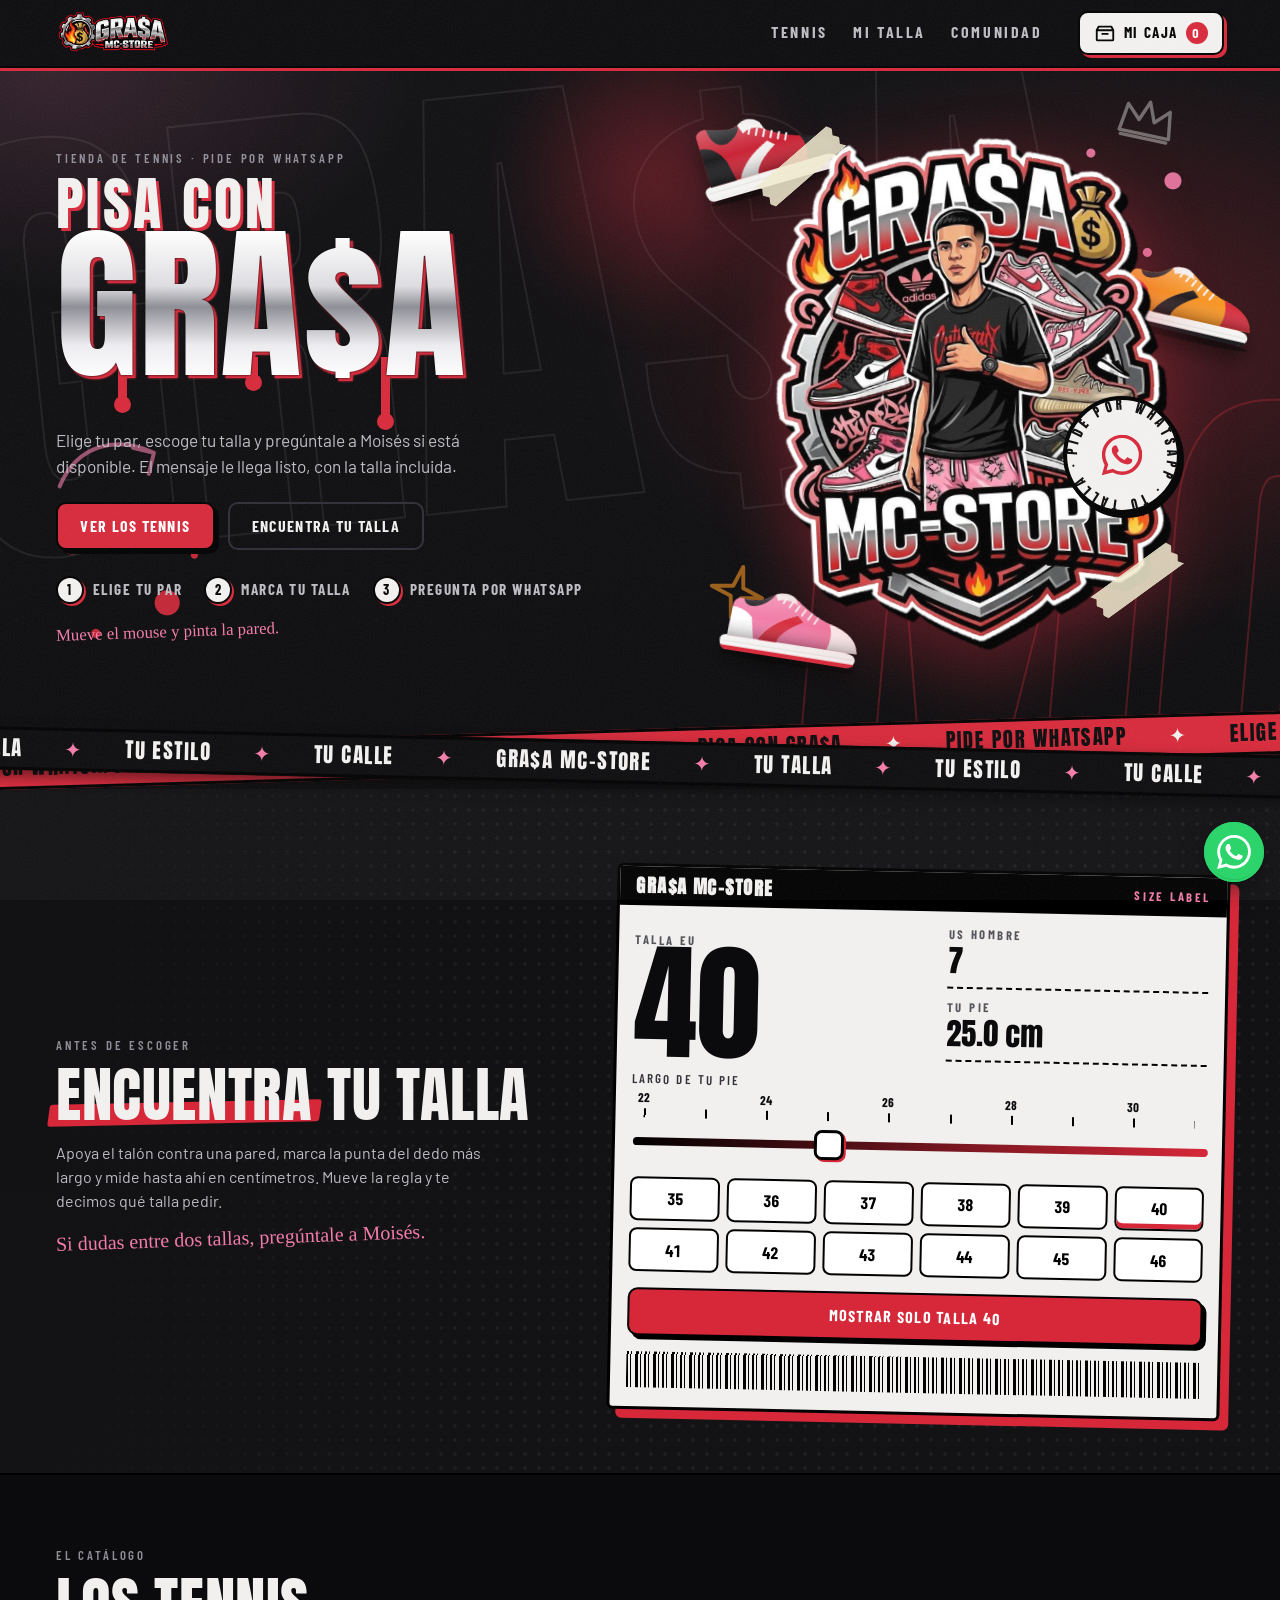
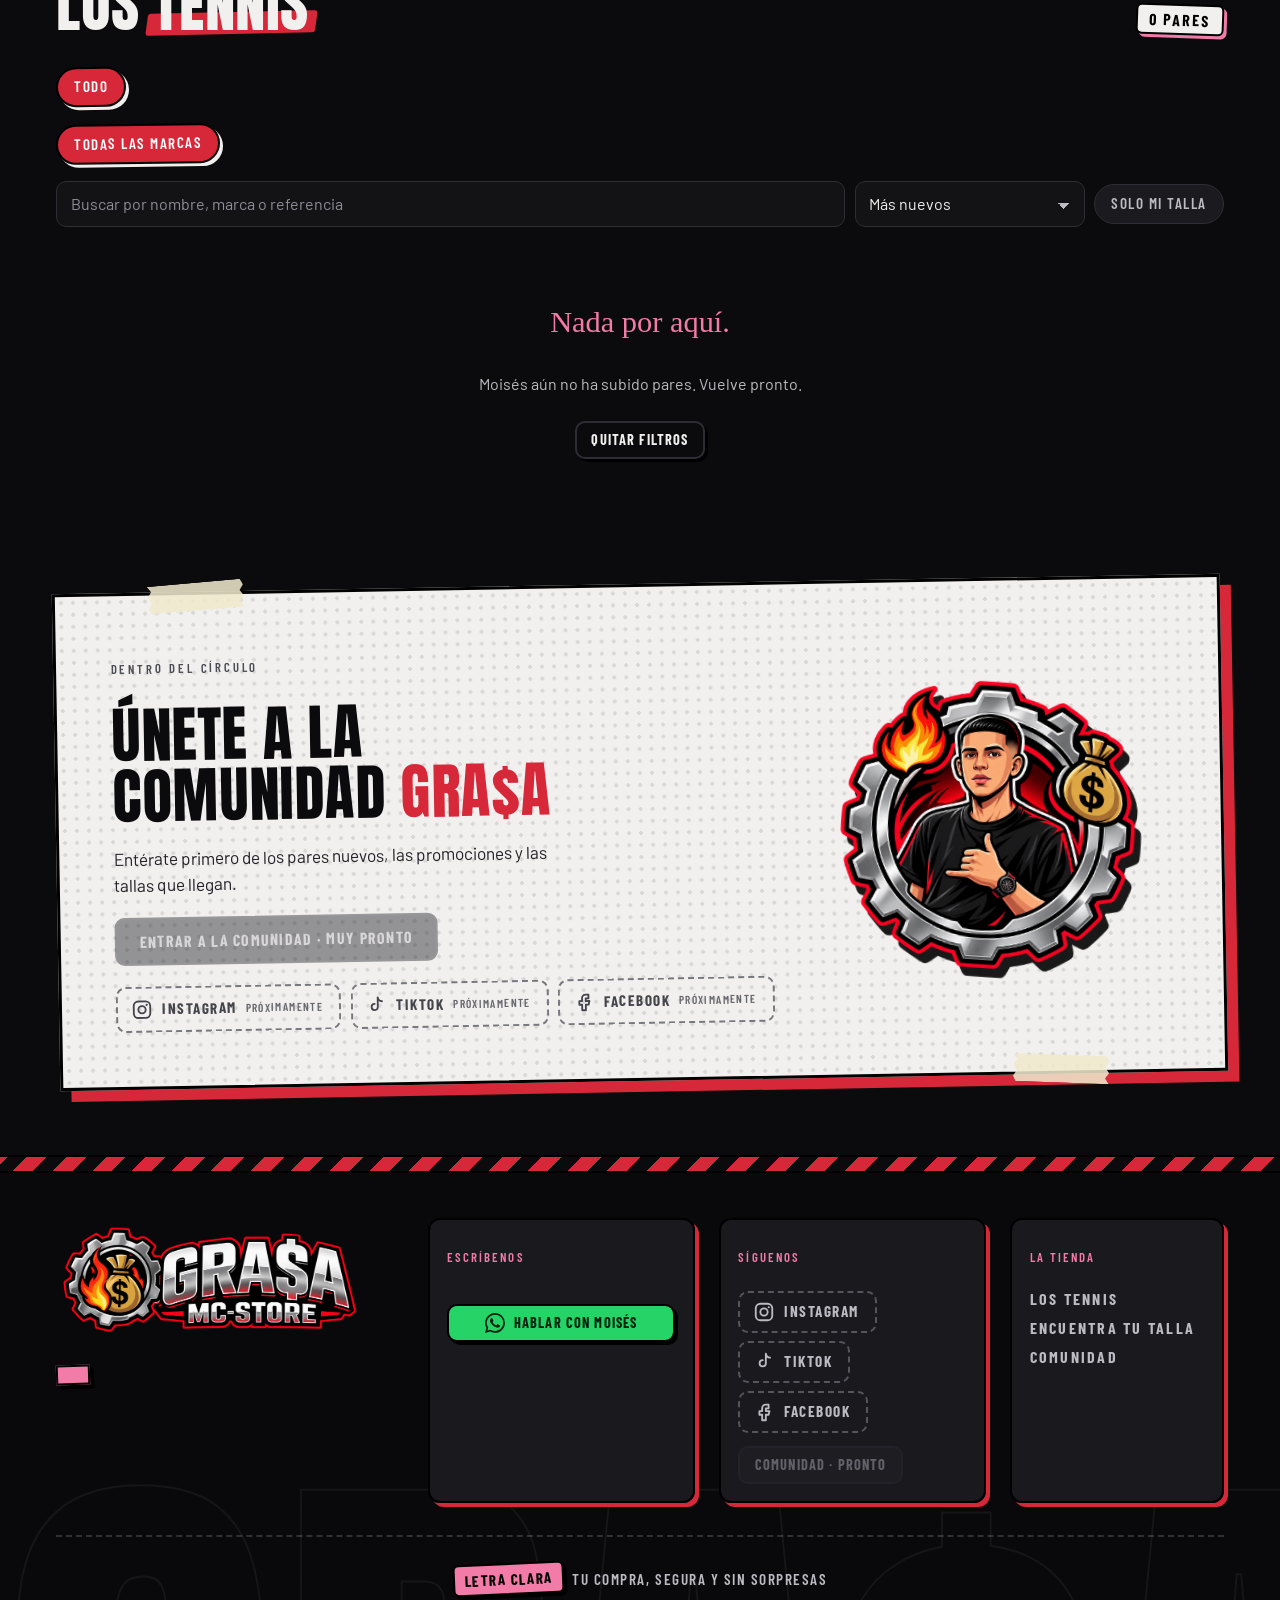
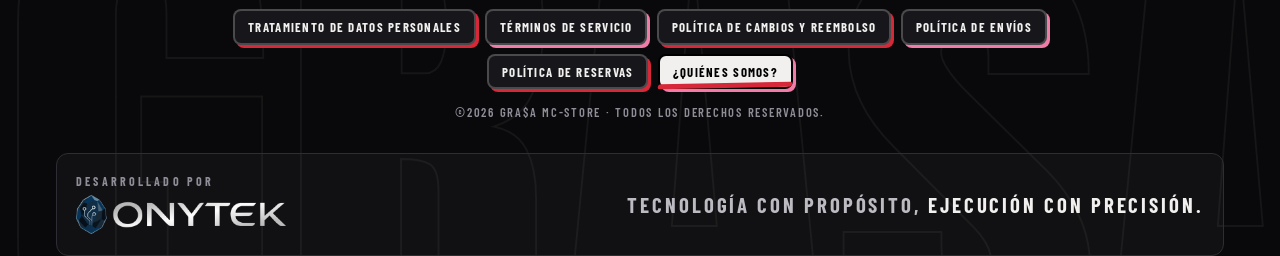
==== commit e5bbec98: "Add files via upload" ====
--- a/index.html
+++ b/index.html
@@ -207,6 +207,19 @@
       </div>
     </div>
 
+    <section class="legal" aria-labelledby="legalH">
+      <p class="legal-kicker" id="legalH"><span>Letra clara</span> Tu compra, segura y sin sorpresas</p>
+      <nav class="legal-links" aria-label="Políticas y términos de la tienda">
+        <button type="button" data-legal="datos">Tratamiento de datos personales</button>
+        <button type="button" data-legal="terminos">Términos de servicio</button>
+        <button type="button" data-legal="cambios">Política de cambios y reembolso</button>
+        <button type="button" data-legal="envios">Política de envíos</button>
+        <button type="button" data-legal="reservas">Política de reservas</button>
+        <button type="button" class="hl" data-legal="nosotros">¿Quiénes somos?</button>
+      </nav>
+      <p class="legal-copy">©2026 GRA$A MC-STORE · Todos los derechos reservados.</p>
+    </section>
+
     <div class="onytek">
       <div class="on-logo">
         <span class="by">Desarrollado por</span>
@@ -275,6 +288,20 @@
   </aside>
 </div>
 
+<!-- letra clara: políticas -->
+<div class="layer modal legal-layer" id="legal" aria-hidden="true">
+  <div class="scrim"></div>
+  <div class="sheet" role="dialog" aria-modal="true" aria-labelledby="lgTitle">
+    <div class="lg-head">
+      <button class="x static" type="button" data-lclose aria-label="Cerrar">×</button>
+      <p class="eyebrow">GRA$A MC-STORE · Letra clara</p>
+      <h3 id="lgTitle"></h3>
+      <nav class="lg-tabs" id="lgTabs" aria-label="Otros documentos"></nav>
+    </div>
+    <div class="lg-body" id="lgBody"></div>
+  </div>
+</div>
+
 <div class="toast" id="toast" role="status" aria-live="polite"></div>
 
 <script src="config.js"></script>
@@ -282,5 +309,6 @@
 <script src="cloud.js"></script>
 <script src="store.js"></script>
 <script src="mobile.js"></script>
+<script src="legal.js"></script>
 </body>
 </html>
--- a/store.css
+++ b/store.css
@@ -384,3 +384,34 @@
   .fl svg, .badge-round, .track, .wa-dot::after, .drip { animation: none !important; }
   .sticker-btn, .fl { transition: none; transform: rotate(var(--r, -3deg)); }
 }
+
+/* ---------- fotos: la caja nunca colapsa (Safari) y se ven centradas ---------- */
+.pcard .art { display: block; width: 100%; height: 0; padding-bottom: 89.3%; aspect-ratio: auto; }
+.photo { user-select: none; -webkit-user-drag: none; transform-origin: center; }
+@media (max-width: 879px) { .m-art { height: clamp(280px, 92vw, 460px); } }
+
+/* ---------- letra clara (pie legal) ---------- */
+.legal { display: grid; justify-items: center; gap: .9rem; padding: 1.6rem 0 1.4rem; border-top: 2px dashed rgba(255, 255, 255, .16); text-align: center; }
+.legal-kicker { margin: 0; display: inline-flex; flex-wrap: wrap; justify-content: center; align-items: center; gap: .55rem; font: 600 .95rem/1.2 var(--cond); letter-spacing: .1em; text-transform: uppercase; color: var(--soft); }
+.legal-kicker span { padding: .3rem .6rem; background: var(--pink); color: #000; border: 2px solid #000; border-radius: 6px; box-shadow: 3px 3px 0 #000; transform: rotate(-2.5deg); font-weight: 700; }
+.legal-links { display: flex; flex-wrap: wrap; justify-content: center; gap: .55rem .6rem; max-width: 980px; }
+.legal-links button { padding: .55rem .8rem; background: #17171b; color: var(--paper); border: 2px solid rgba(255, 255, 255, .22); border-radius: 8px; box-shadow: 3px 3px 0 var(--red); font: 700 .8rem/1.1 var(--cond); letter-spacing: .1em; text-transform: uppercase; transition: transform .15s, box-shadow .15s; }
+.legal-links button:nth-child(even) { box-shadow: 3px 3px 0 var(--pink); }
+.legal-links button:hover, .legal-links button:focus-visible { transform: translate(-2px, -2px); box-shadow: 5px 5px 0 var(--hot); }
+.legal-links button.hl { background: var(--paper); color: #000; border-color: #000; }
+.legal-copy { margin: 0; font: 600 .78rem/1.4 var(--cond); letter-spacing: .14em; text-transform: uppercase; color: var(--mute); }
+
+.legal-layer .sheet { width: min(760px, 100%); grid-template-columns: 1fr; grid-template-rows: auto minmax(0, 1fr); overflow: hidden; }
+.lg-head { position: relative; display: grid; gap: .5rem; padding: 1.1rem 4.2rem .9rem 1.2rem; border-bottom: 3px solid #000; background: var(--card2); }
+.lg-head .x { position: absolute; top: 10px; right: 10px; }
+.lg-head h3 { margin: 0; font: 400 clamp(1.3rem, 4.5vw, 1.9rem)/1.05 var(--display); text-transform: uppercase; text-wrap: balance; }
+.lg-tabs { display: flex; gap: .45rem; overflow-x: auto; scrollbar-width: none; padding: .2rem 0 .3rem; margin-top: .3rem; }
+.lg-tabs::-webkit-scrollbar { display: none; }
+.lg-tabs button { flex: none; padding: .42rem .75rem; background: transparent; color: var(--soft); border: 2px solid var(--line); border-radius: 999px; font: 700 .78rem/1 var(--cond); letter-spacing: .08em; text-transform: uppercase; }
+.lg-tabs button[aria-pressed="true"] { background: var(--paper); color: #000; border-color: #000; }
+.lg-body { overflow-y: auto; overscroll-behavior: contain; padding: 1.1rem 1.2rem 1.6rem; display: block; color: var(--soft); font-size: .98rem; line-height: 1.6; }
+.lg-body h4 { margin: 1.2rem 0 .3rem; font: 700 1.02rem/1.2 var(--cond); letter-spacing: .1em; text-transform: uppercase; color: var(--pink); }
+.lg-body p { margin: 0 0 .7rem; } .lg-body b { color: var(--paper); } .lg-body a { color: var(--hot); }
+.lg-body ul { margin: 0 0 .7rem; padding-left: 1.15rem; display: grid; gap: .35rem; }
+.lg-body small { color: var(--mute); }
+@media (min-width: 880px) { .legal-layer .sheet { grid-template-columns: 1fr; max-height: 86vh; } }
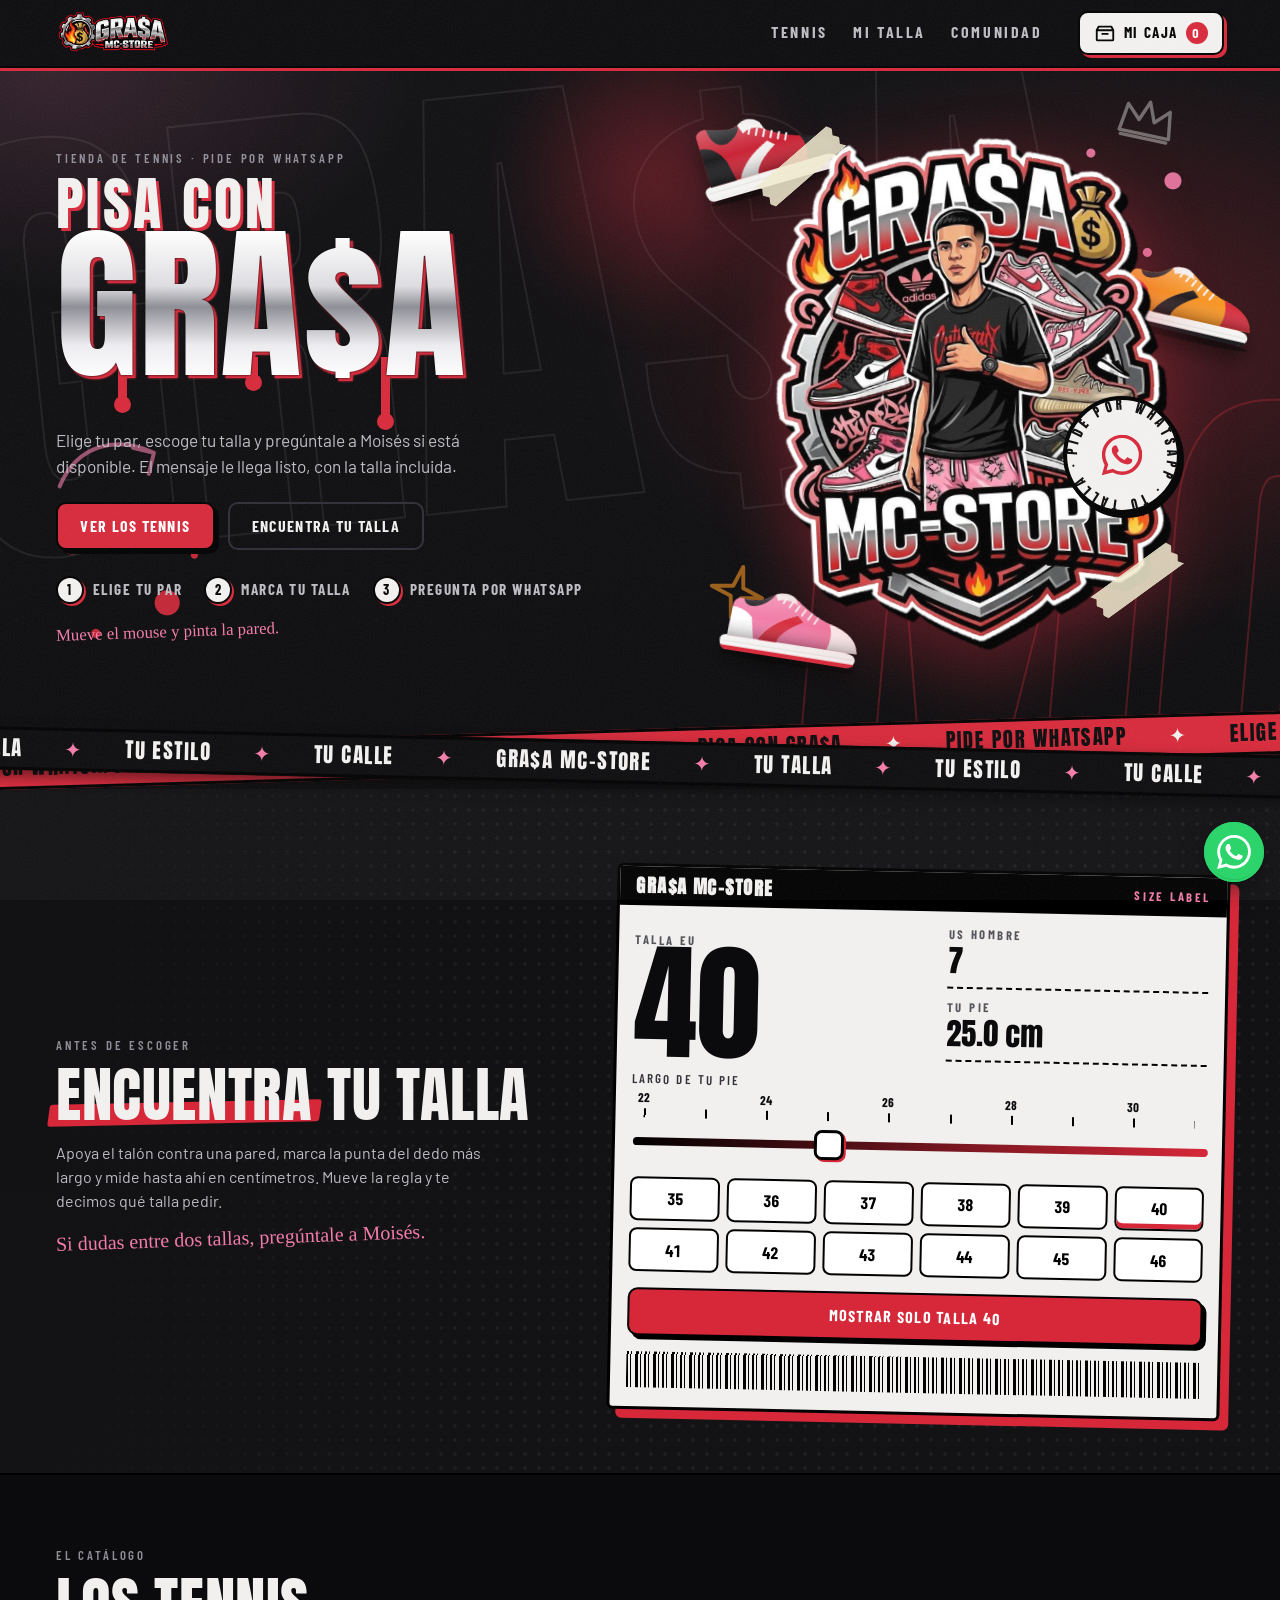
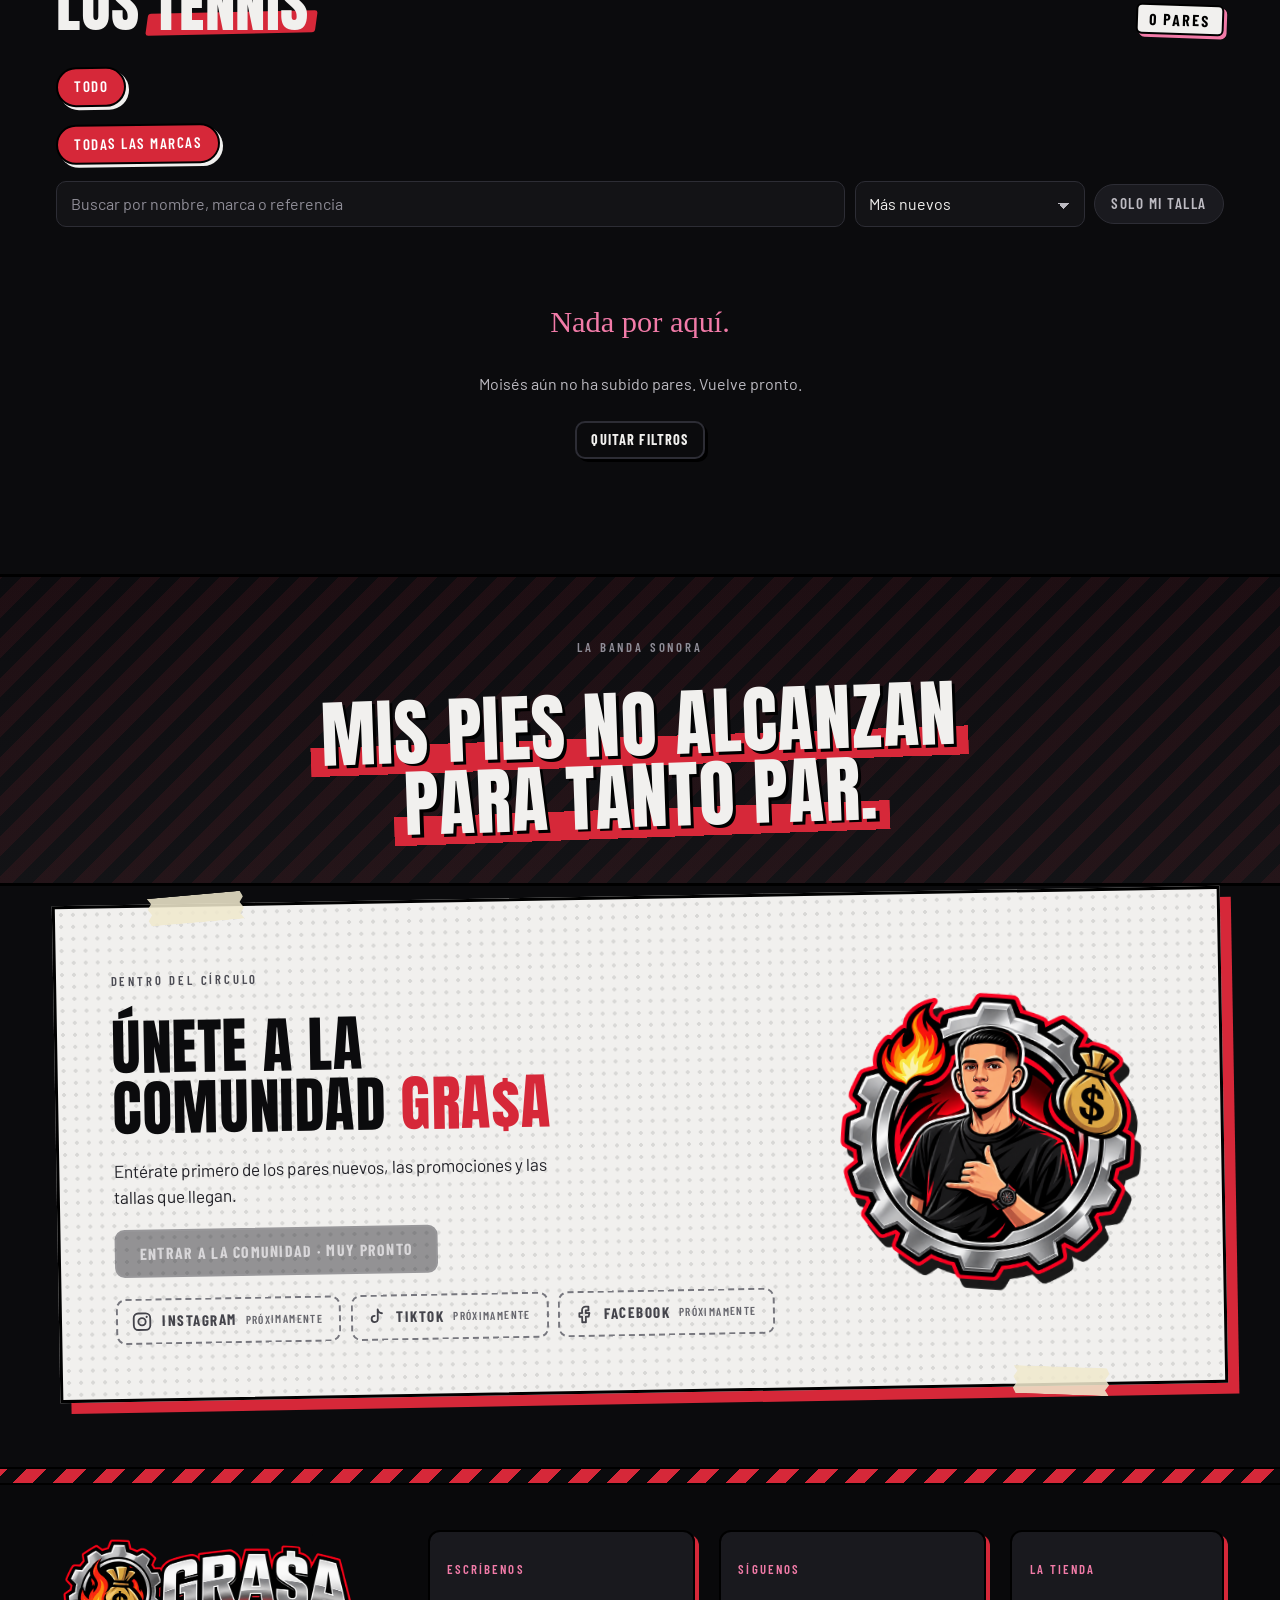
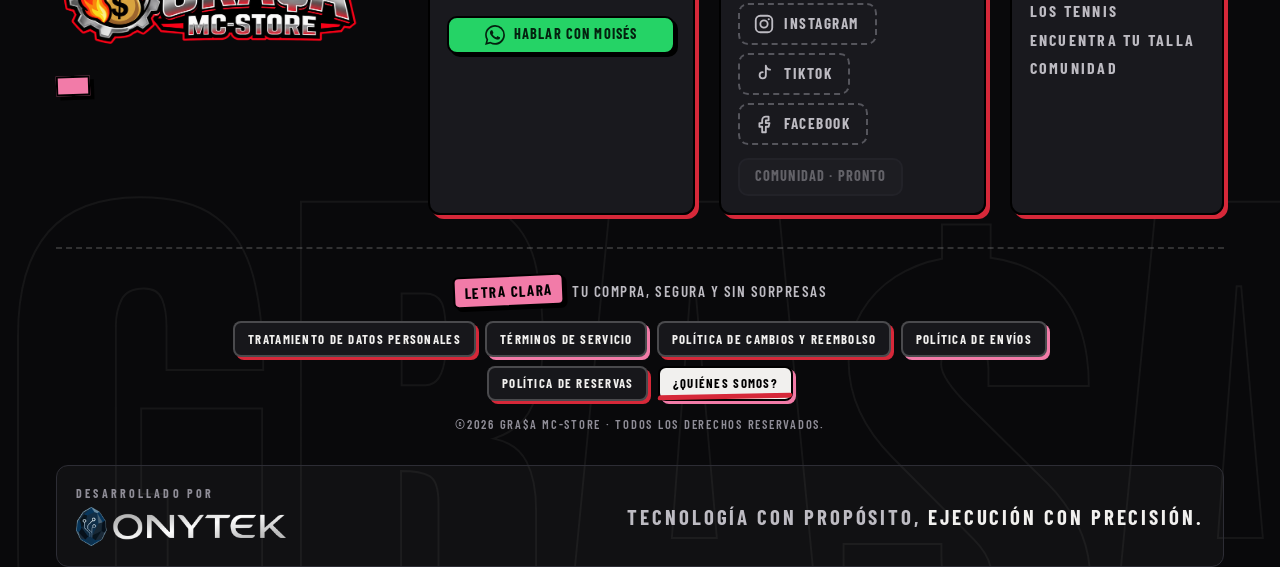
==== commit 332ddae5: "Add files via upload" ====
--- a/index.html
+++ b/index.html
@@ -161,6 +161,18 @@
   </section>
 
   <!-- COMUNIDAD: afiche pegado en la pared -->
+  <section class="beat" id="beat" aria-labelledby="hBeat" hidden>
+    <div class="wrap beat-in">
+      <p class="eyebrow">La banda sonora</p>
+      <h2 class="beat-line" id="hBeat"><span id="beatLine"></span></h2>
+      <div class="boombox" id="beatBox" hidden>
+        <span class="bb-spk" aria-hidden="true"></span>
+        <div class="bb-mid"><span class="bb-label">Dale play</span><div id="beatPlayer"></div></div>
+        <span class="bb-spk" aria-hidden="true"></span>
+      </div>
+    </div>
+  </section>
+
   <section class="community" id="comunidad" aria-labelledby="hCom">
     <div class="wrap">
       <div class="poster">
--- a/store.css
+++ b/store.css
@@ -415,3 +415,16 @@
 .lg-body ul { margin: 0 0 .7rem; padding-left: 1.15rem; display: grid; gap: .35rem; }
 .lg-body small { color: var(--mute); }
 @media (min-width: 880px) { .legal-layer .sheet { grid-template-columns: 1fr; max-height: 86vh; } }
+
+/* ---------- la banda sonora: letrero + reproductor ---------- */
+.beat { position: relative; overflow: hidden; padding-block: 3.2rem; background: linear-gradient(#0c0c0f, #131316); border-block: 3px solid #000; }
+.beat::before { content: ""; position: absolute; inset: 0; background: repeating-linear-gradient(-45deg, rgba(214, 40, 57, .09) 0 14px, transparent 14px 28px); pointer-events: none; }
+.beat-in { position: relative; display: grid; gap: 1.3rem; justify-items: center; text-align: center; }
+.beat-line { margin: 0; max-width: 18ch; font: 400 clamp(2.3rem, 9vw, 4.6rem)/.98 var(--display); text-transform: uppercase; text-wrap: balance; transform: rotate(-2deg); }
+.beat-line span { background: linear-gradient(transparent 62%, var(--red) 62% 88%, transparent 88%); padding-inline: .15em; box-decoration-break: clone; -webkit-box-decoration-break: clone; text-shadow: 3px 3px 0 #000; }
+.boombox { width: min(560px, 100%); display: grid; grid-template-columns: auto 1fr auto; align-items: center; gap: .7rem; padding: .9rem; background: #17171b; border: 3px solid #000; border-radius: 16px; box-shadow: 7px 7px 0 var(--pink); }
+.bb-spk { width: clamp(34px, 9vw, 56px); aspect-ratio: 1; border-radius: 50%; border: 3px solid #000; background: radial-gradient(circle at 50% 50%, #000 0 22%, #2a2a31 23% 40%, #000 41% 46%, #34343c 47% 100%); box-shadow: inset 0 0 0 2px rgba(255, 255, 255, .06); }
+.bb-mid { display: grid; gap: .55rem; min-width: 0; }
+.bb-label { justify-self: center; padding: .25rem .6rem; background: var(--paper); color: #000; border: 2px solid #000; border-radius: 6px; font: 700 .8rem/1 var(--cond); letter-spacing: .18em; text-transform: uppercase; transform: rotate(-2deg); }
+#beatPlayer iframe { display: block; width: 100%; border: 0; border-radius: 12px; }
+@media (max-width: 420px) { .bb-spk { display: none; } .boombox { grid-template-columns: 1fr; } }
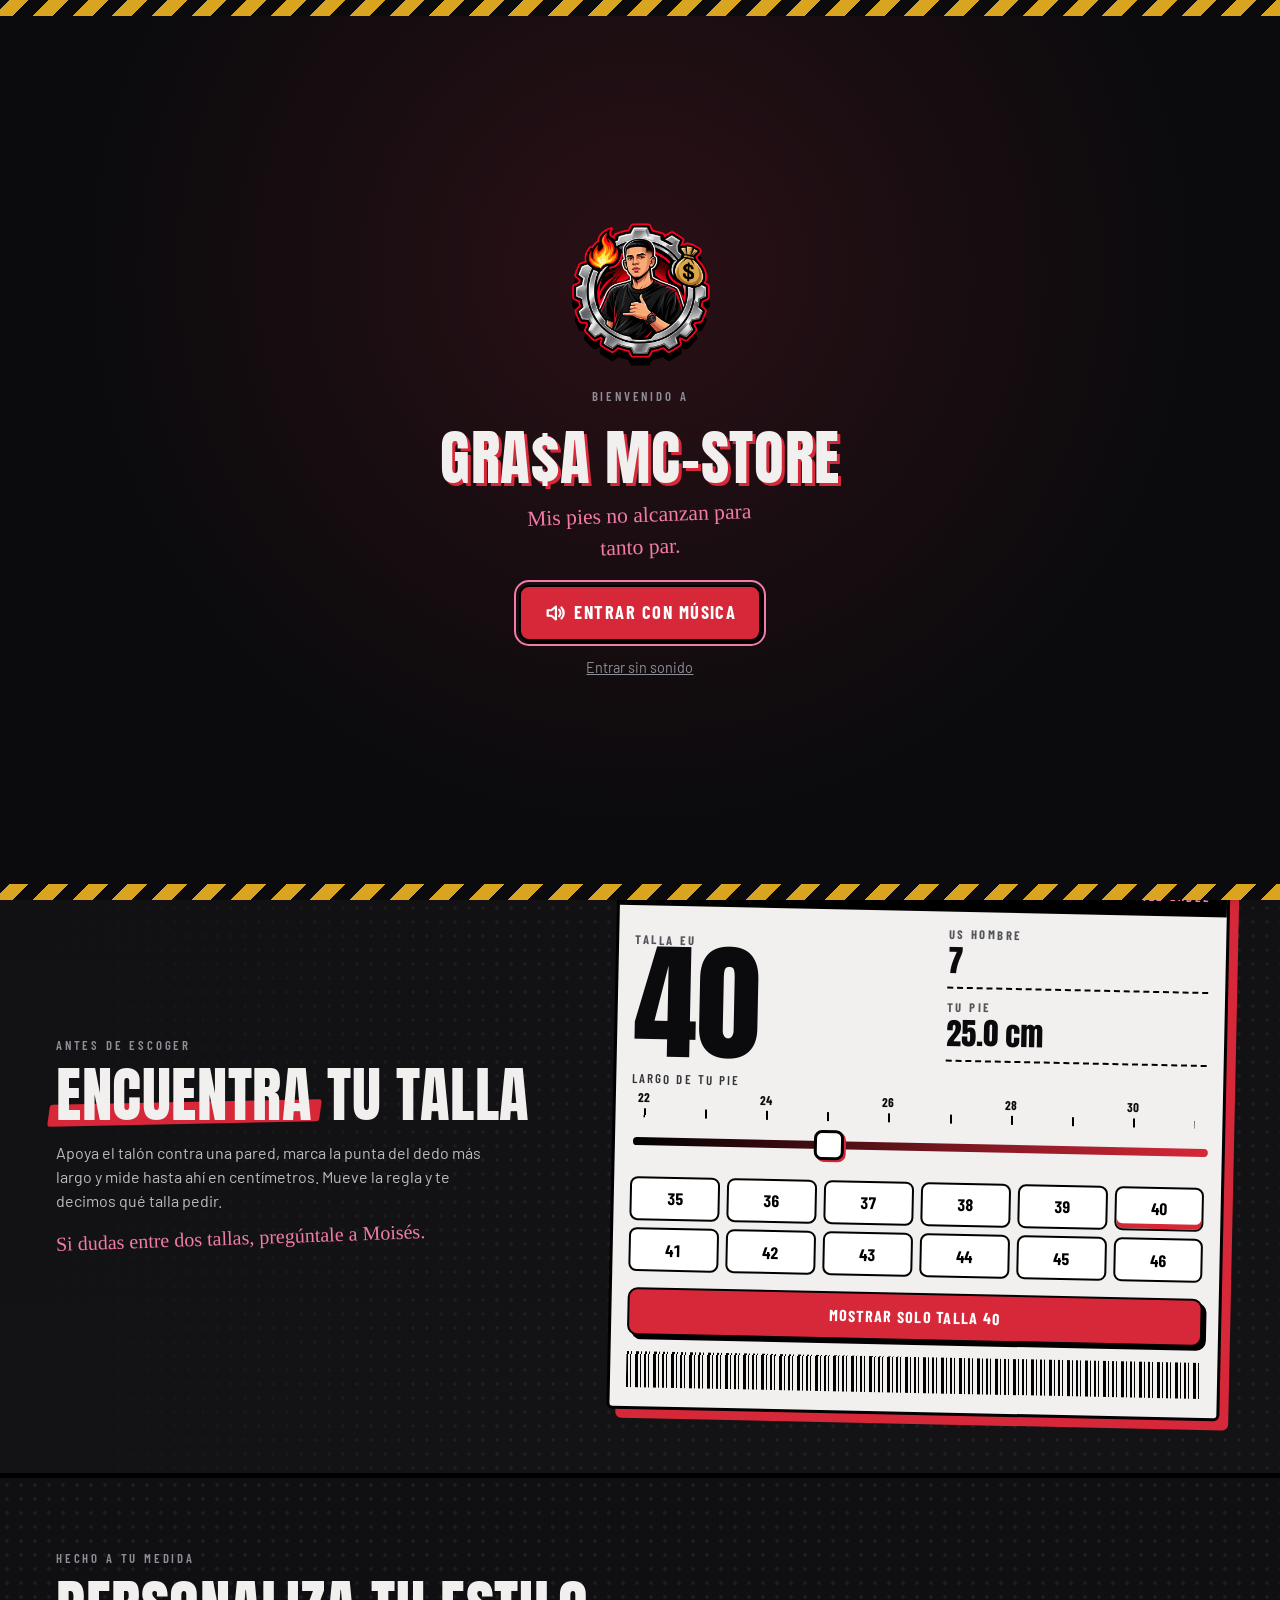
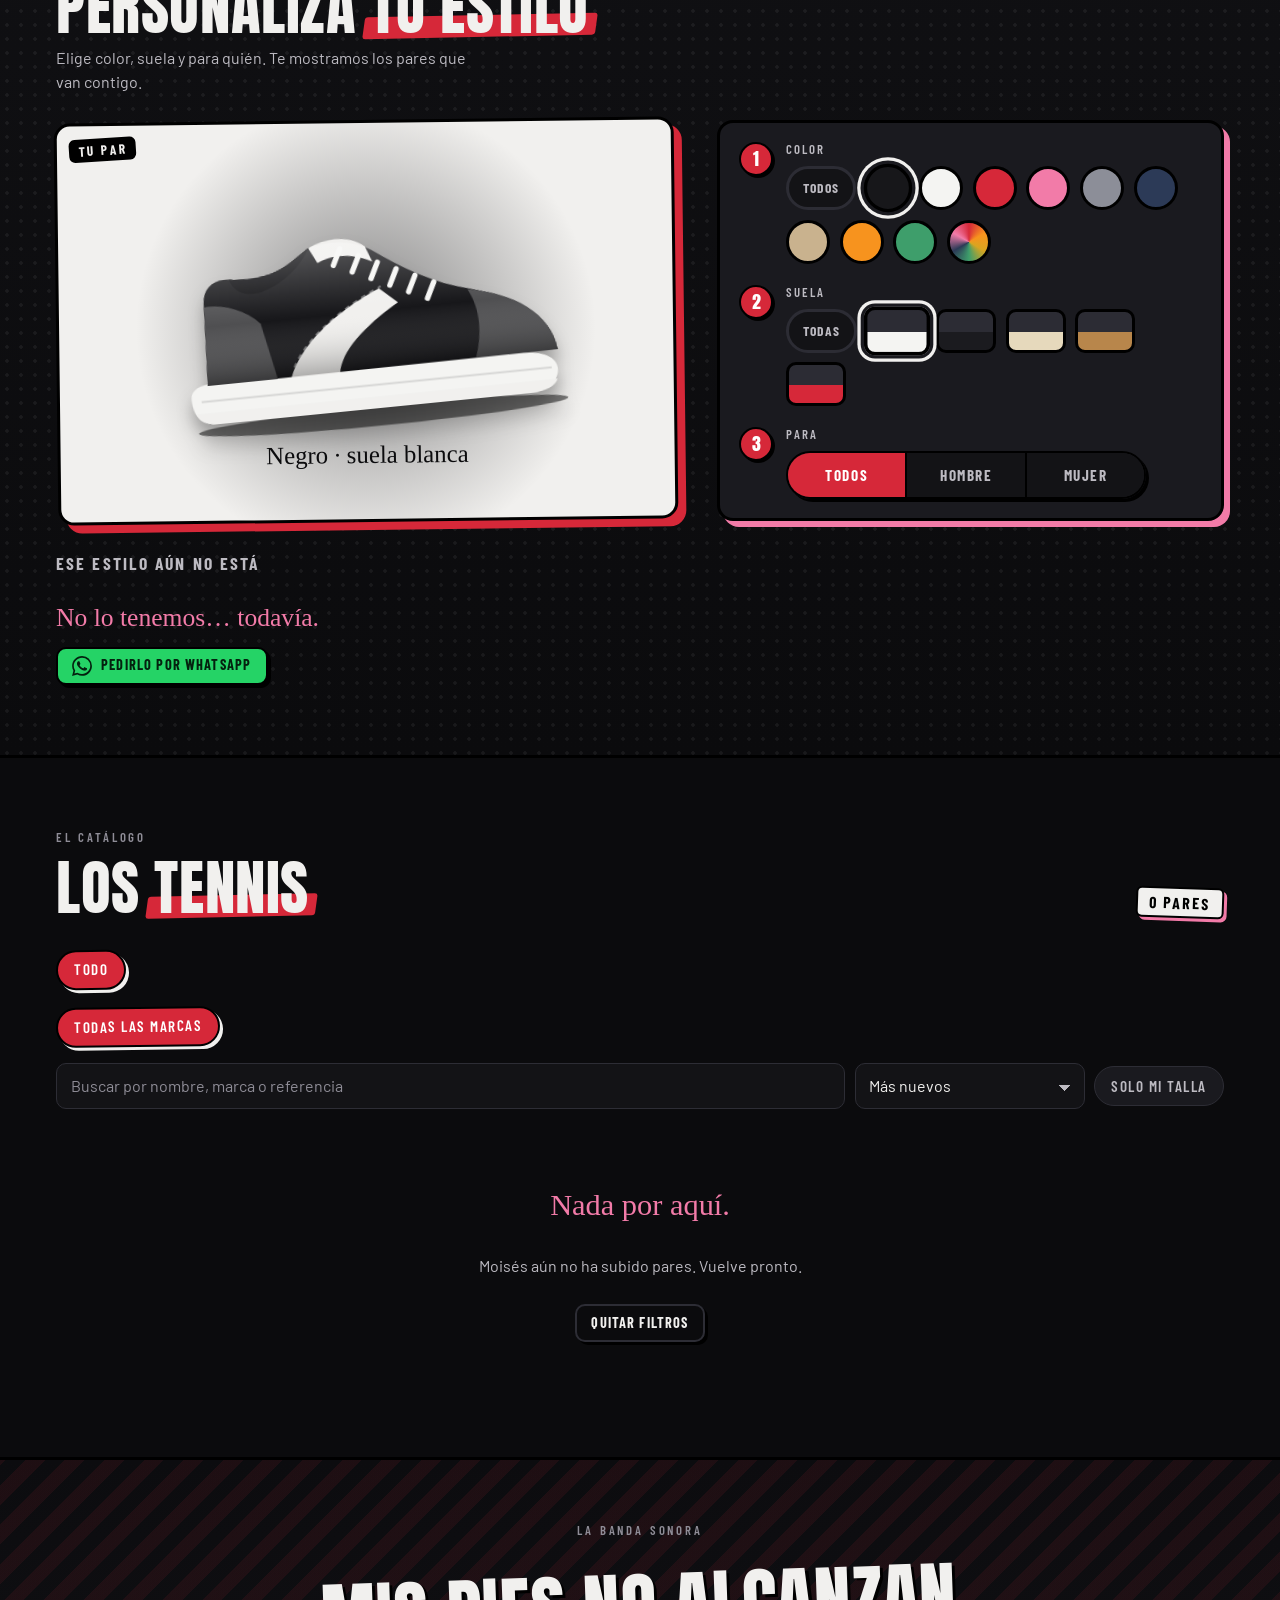
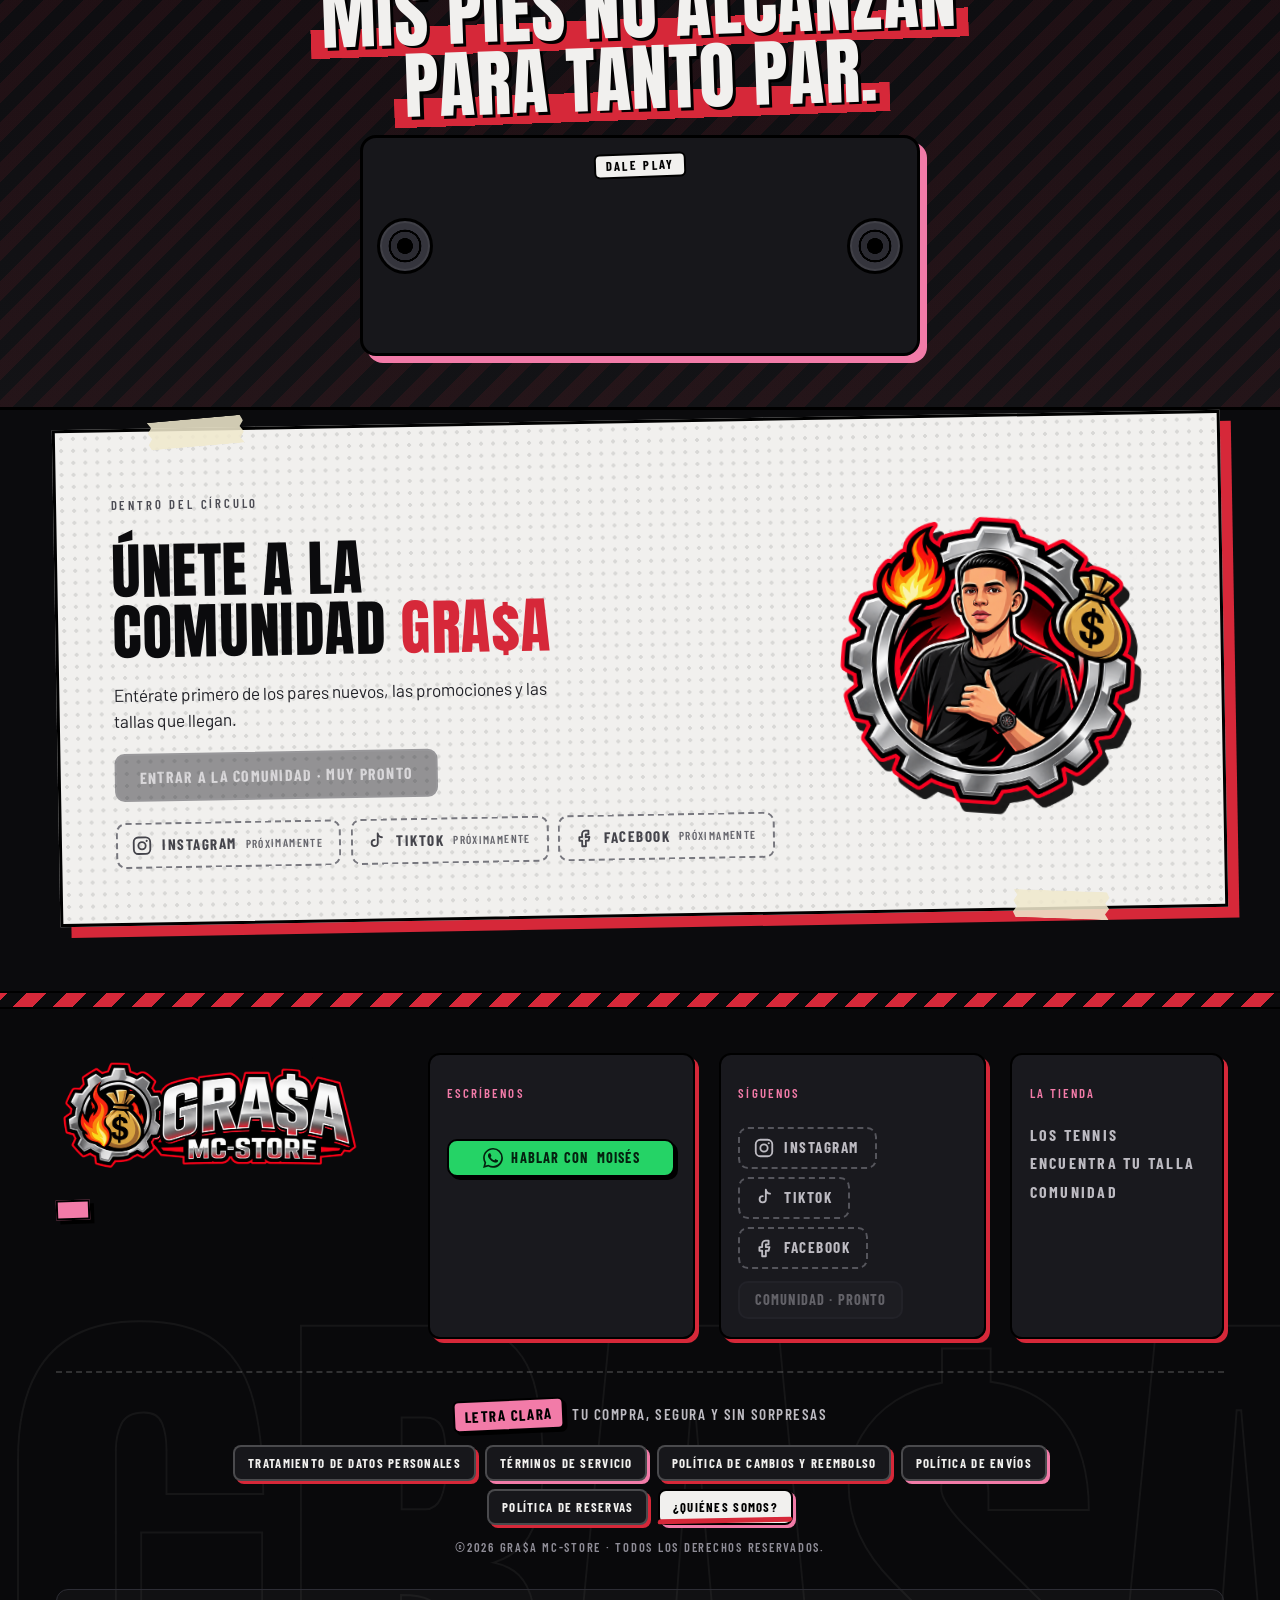
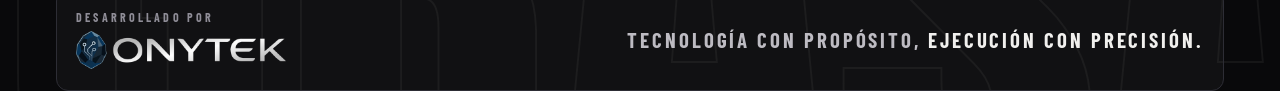
==== commit 178bc83c: "Add files via upload" ====
--- a/index.html
+++ b/index.html
@@ -22,12 +22,14 @@
 </svg>
 
 <a class="sr" href="#catalogo">Ir al catálogo</a>
+<div class="sellerbar" id="sellerBar" hidden><span>Te atiende <b id="sellerName"></b> · vendedor GRA$A</span></div>
 
 <header class="top" id="top">
   <div class="wrap bar">
     <a class="brand-link" href="#top" aria-label="GRA$A MC-STORE, inicio"><img src="img/logo-horizontal.png" alt="GRA$A MC-STORE" width="760" height="304"></a>
     <nav class="nav" aria-label="Secciones">
       <a href="#catalogo">Tennis</a>
+      <a href="#estilo">Tu estilo</a>
       <a href="#talla">Mi talla</a>
       <a href="#comunidad">Comunidad</a>
     </nav>
@@ -118,6 +120,33 @@
         <div class="szrow" id="szRow" role="group" aria-label="Todas las tallas"></div>
         <button class="btn" id="useSize" type="button">Mostrar solo mi talla</button>
         <div class="barcode" aria-hidden="true"></div>
+      </div>
+    </div>
+  </section>
+
+  <!-- PERSONALIZA TU ESTILO -->
+  <section class="style" id="estilo" aria-labelledby="hStyle">
+    <div class="wrap">
+      <p class="eyebrow">Hecho a tu medida</p>
+      <h2 id="hStyle">Personaliza <span class="hl">tu estilo</span></h2>
+      <p class="muted st-sub">Elige color, suela y para quién. Te mostramos los pares que van contigo.</p>
+      <div class="st-grid">
+        <div class="st-stage" aria-live="polite">
+          <span class="st-tag" aria-hidden="true">Tu par</span>
+          <div class="st-glow" id="stGlow" aria-hidden="true"></div>
+          <div class="st-shoe" id="stShoe"></div>
+          <p class="marker st-label" id="stLabel"></p>
+        </div>
+        <div class="st-ctl">
+          <div class="st-step"><span class="st-n" aria-hidden="true">1</span><div><span class="lbl">Color</span><div class="swrow" id="stColors" role="group" aria-label="Color del par"></div></div></div>
+          <div class="st-step"><span class="st-n" aria-hidden="true">2</span><div><span class="lbl">Suela</span><div class="swrow" id="stSoles" role="group" aria-label="Color de la suela"></div></div></div>
+          <div class="st-step"><span class="st-n" aria-hidden="true">3</span><div><span class="lbl">Para</span><div class="stseg" id="stGen" role="group" aria-label="Para quién"></div></div></div>
+        </div>
+      </div>
+      <div class="st-res">
+        <p class="st-count" id="stCount" aria-live="polite"></p>
+        <div class="st-row" id="stRow"></div>
+        <div id="stEmpty"></div>
       </div>
     </div>
   </section>
@@ -202,7 +231,7 @@
       <div class="fcard">
         <p class="lbl">Escríbenos</p>
         <a class="phone" id="footPhone" href="#" target="_blank" rel="noopener"></a>
-        <a class="btn wa small" id="footWa" href="#" target="_blank" rel="noopener"><svg width="20" height="20" aria-hidden="true"><use href="#i-wa"/></svg>Hablar con Moisés</a>
+        <a class="btn wa small" id="footWa" href="#" target="_blank" rel="noopener"><svg width="20" height="20" aria-hidden="true"><use href="#i-wa"/></svg>Hablar con <span class="ownerName">Moisés</span></a>
       </div>
       <div class="fcard">
         <p class="lbl">Síguenos</p>
@@ -250,8 +279,8 @@
   <button type="button" id="bCart" aria-label="Abrir mi caja"><svg viewBox="0 0 24 24" aria-hidden="true"><path d="M3 9l2-4h14l2 4v10a1 1 0 0 1-1 1H4a1 1 0 0 1-1-1Z" fill="none" stroke="currentColor" stroke-width="2" stroke-linejoin="round"/><path d="M9 13h6" stroke="currentColor" stroke-width="2" stroke-linecap="round"/></svg><span>Mi caja</span><b id="bCount" hidden>0</b></button>
 </nav>
 <link rel="stylesheet" href="mobile.css">
-<a class="wafab" id="waFab" href="#" target="_blank" rel="noopener" aria-label="Escribir a Moisés por WhatsApp">
-  <span class="wa-label">Escríbele a Moisés</span>
+<a class="wafab" id="waFab" href="#" target="_blank" rel="noopener" aria-label="Escribir por WhatsApp">
+  <span class="wa-label">Escríbele a <span class="ownerName">Moisés</span></span>
   <span class="wa-dot"><svg aria-hidden="true"><use href="#i-wa"/></svg></span>
 </a>
 
@@ -260,6 +289,12 @@
   <div class="scrim"></div>
   <div class="sheet" role="dialog" aria-modal="true" aria-labelledby="mTitle">
     <button class="x" type="button" data-close aria-label="Cerrar">×</button>
+    <button class="x share" id="mShare" type="button" aria-label="Compartir este par" aria-haspopup="true" aria-expanded="false"><svg viewBox="0 0 24 24" aria-hidden="true" width="22" height="22" fill="none" stroke="currentColor" stroke-width="2.4" stroke-linecap="round" stroke-linejoin="round"><circle cx="18" cy="5.5" r="2.8"/><circle cx="6" cy="12" r="2.8"/><circle cx="18" cy="18.5" r="2.8"/><path d="M8.5 10.6l7-3.8M8.5 13.4l7 3.8"/></svg></button>
+    <div class="share-pop" id="sharePop" hidden>
+      <p class="lbl">Compartir este par</p>
+      <a class="btn wa small" id="shWa" href="#" target="_blank" rel="noopener"><svg width="20" height="20" aria-hidden="true"><use href="#i-wa"/></svg>WhatsApp</a>
+      <button class="btn ghost small" id="shCopy" type="button">Copiar enlace</button>
+    </div>
     <div class="m-art" id="mArt"></div>
     <div class="m-info">
       <p class="eyebrow" id="mBrand"></p>
@@ -314,11 +349,28 @@
   </div>
 </div>
 
+<!-- pantalla de entrada: el toque que permite que suene la canción -->
+<div class="gate" id="gate" role="dialog" aria-modal="true" aria-labelledby="gateT" hidden>
+  <div class="gate-in">
+    <img class="gate-emb" src="img/emblema.png" alt="" width="520" height="520">
+    <p class="eyebrow">Bienvenido a</p>
+    <h2 id="gateT">GRA$A MC-STORE</h2>
+    <p class="marker" id="gateLine"></p>
+    <button class="btn" id="gateOn" type="button"><svg viewBox="0 0 24 24" width="22" height="22" aria-hidden="true" fill="none" stroke="currentColor" stroke-width="2.4" stroke-linecap="round" stroke-linejoin="round"><path d="M4 9v6h4l5 4V5L8 9Z"/><path d="M16.5 8.5a5 5 0 0 1 0 7M19 6a8.5 8.5 0 0 1 0 12"/></svg>Entrar con música</button>
+    <button class="linkbtn" id="gateOff" type="button">Entrar sin sonido</button>
+  </div>
+</div>
+<button class="musicbtn" id="musicBtn" type="button" aria-label="Poner la música" aria-pressed="false" hidden>
+  <svg viewBox="0 0 24 24" width="22" height="22" aria-hidden="true" fill="none" stroke="currentColor" stroke-width="2.4" stroke-linecap="round" stroke-linejoin="round"><path d="M9 18V6l10-2v12"/><circle cx="6.5" cy="18" r="2.5"/><circle cx="16.5" cy="16" r="2.5"/></svg>
+  <i class="eq" aria-hidden="true"><b></b><b></b><b></b></i>
+</button>
+
 <div class="toast" id="toast" role="status" aria-live="polite"></div>
 
 <script src="config.js"></script>
 <script src="core.js"></script>
 <script src="cloud.js"></script>
+<script src="music.js"></script>
 <script src="store.js"></script>
 <script src="mobile.js"></script>
 <script src="legal.js"></script>
--- a/store.css
+++ b/store.css
@@ -428,3 +428,88 @@
 .bb-label { justify-self: center; padding: .25rem .6rem; background: var(--paper); color: #000; border: 2px solid #000; border-radius: 6px; font: 700 .8rem/1 var(--cond); letter-spacing: .18em; text-transform: uppercase; transform: rotate(-2deg); }
 #beatPlayer iframe { display: block; width: 100%; border: 0; border-radius: 12px; }
 @media (max-width: 420px) { .bb-spk { display: none; } .boombox { grid-template-columns: 1fr; } }
+
+/* ---------- vendedor: franja de arriba ---------- */
+.sellerbar { background: var(--pink); color: #000; border-bottom: 3px solid #000; text-align: center; padding: .45rem 1rem; font: 700 .9rem/1.2 var(--cond); letter-spacing: .14em; text-transform: uppercase; }
+.sellerbar b { font-weight: 700; text-decoration: underline wavy var(--red) 1.5px; text-underline-offset: 3px; }
+
+/* ---------- compartir ---------- */
+.x.share { right: 62px; background: var(--pink); }
+.x.share:hover, .x.share[aria-expanded="true"] { background: var(--red); color: #fff; }
+.x.share svg { display: block; }
+.share-pop { position: absolute; top: 62px; right: 10px; z-index: 6; width: min(250px, calc(100% - 20px)); display: grid; gap: .5rem; padding: .85rem; background: var(--paper); color: #000; border: 2px solid #000; border-radius: 12px; box-shadow: 5px 5px 0 var(--pink); animation: rise .18s ease-out both; }
+.share-pop[hidden] { display: none; }
+.share-pop .lbl { color: #3a3a42; margin: 0; }
+.share-pop .btn { justify-content: center; width: 100%; }
+.share-pop .btn.ghost { --fg: #000; border-color: #000; }
+.share-pop .btn.ghost:hover { background: #fff; border-color: var(--red); }
+
+/* ---------- pantalla de entrada con música ---------- */
+.gate { position: fixed; inset: 0; z-index: 300; display: grid; place-items: center; padding: 1.4rem; overflow-y: auto; background: radial-gradient(circle at 50% 30%, #2a1016 0, #0B0B0D 62%); }
+.gate[hidden] { display: none; }
+.gate::before, .gate::after { content: ""; position: absolute; left: 0; right: 0; height: 16px; background: repeating-linear-gradient(-45deg, #D9A520 0 14px, #0B0B0D 14px 28px); }
+.gate::before { top: 0; } .gate::after { bottom: 0; }
+.gate-in { position: relative; display: grid; justify-items: center; gap: .7rem; max-width: 440px; text-align: center; animation: rise .5s ease-out both; }
+.gate-emb { width: clamp(96px, 30vw, 150px); height: auto; filter: drop-shadow(0 8px 0 #000); animation: wig 2.6s ease-in-out infinite; }
+.gate h2 { margin: 0; font: 400 clamp(2.4rem, 11vw, 3.8rem)/1 var(--display); text-transform: uppercase; text-shadow: 3px 3px 0 var(--red); }
+.gate .marker { margin: 0; font-size: 1.35rem; max-width: 22ch; transform: rotate(-2deg); }
+.gate .marker:empty { display: none; }
+.gate .btn { margin-top: .6rem; min-height: 56px; font-size: 1.15rem; animation: gpulse 1.8s ease-in-out infinite; }
+.gate .btn svg { flex: none; }
+@keyframes gpulse { 50% { box-shadow: 4px 4px 0 #000, 0 0 0 8px rgba(214, 40, 57, .28); } }
+@keyframes wig { 0%, 100% { transform: rotate(-3deg); } 50% { transform: rotate(3deg); } }
+.musicbtn { position: fixed; z-index: 44; left: max(16px, env(safe-area-inset-left, 0px)); bottom: calc(18px + env(safe-area-inset-bottom, 0px)); width: 52px; height: 52px; display: grid; place-items: center; border-radius: 50%; background: var(--paper); color: #000; border: 3px solid #000; box-shadow: 4px 4px 0 var(--red); transition: transform .12s, background .15s; }
+.musicbtn[hidden] { display: none; }
+.musicbtn:hover { background: var(--pink); }
+.musicbtn:active { transform: scale(.94); }
+.musicbtn .eq { display: none; gap: 3px; align-items: flex-end; height: 22px; }
+.musicbtn .eq b { width: 4px; height: 100%; background: #000; border-radius: 2px; transform-origin: bottom; animation: eq .8s ease-in-out infinite; }
+.musicbtn .eq b:nth-child(2) { animation-delay: -.3s; } .musicbtn .eq b:nth-child(3) { animation-delay: -.6s; }
+.musicbtn.on { background: var(--pink); }
+.musicbtn.on svg { display: none; } .musicbtn.on .eq { display: flex; }
+@keyframes eq { 0%, 100% { transform: scaleY(.25); } 50% { transform: scaleY(1); } }
+@media (max-width: 719px) { .musicbtn { bottom: calc(76px + env(safe-area-inset-bottom, 0px)); width: 46px; height: 46px; } }
+@media (prefers-reduced-motion: reduce) { .gate-emb, .gate .btn, .musicbtn .eq b { animation: none; } }
+
+/* ---------- personaliza tu estilo ---------- */
+.style { position: relative; padding-block: 3.8rem 3.4rem; background: linear-gradient(#101013, #0B0B0D); border-block: 3px solid #000; overflow: hidden; }
+.style::before { content: ""; position: absolute; inset: 0; background-image: radial-gradient(rgba(255, 255, 255, .06) 1.5px, transparent 2px); background-size: 14px 14px; pointer-events: none; }
+.style .wrap { position: relative; }
+.style h2 { margin: 0 0 .5rem; }
+.st-sub { margin: 0 0 1.6rem; max-width: 46ch; }
+.st-grid { display: grid; gap: 1.8rem; align-items: stretch; }
+@media (min-width: 860px) { .st-grid { grid-template-columns: 1.1fr .9fr; gap: 2.6rem; } }
+.st-stage { position: relative; display: grid; align-content: center; justify-items: center; gap: .2rem; padding: 2.4rem 1rem 1.1rem; background: var(--paper); color: #000; border: 3px solid #000; border-radius: 16px; box-shadow: 8px 8px 0 var(--red); transform: rotate(-.7deg); overflow: hidden; min-height: 280px; }
+.st-tag { position: absolute; top: 12px; left: 12px; z-index: 2; padding: .3rem .6rem; background: #000; color: var(--paper); border-radius: 6px; font: 700 .85rem/1 var(--cond); letter-spacing: .16em; text-transform: uppercase; transform: rotate(-3deg); }
+.st-glow { position: absolute; left: 50%; top: 52%; width: 78%; aspect-ratio: 1; transform: translate(-50%, -50%); border-radius: 50%; background: radial-gradient(circle, var(--g, #8C8E98) 0, transparent 68%); opacity: .5; transition: background .3s; pointer-events: none; }
+.st-shoe { position: relative; z-index: 1; width: min(100%, 430px); }
+.st-shoe svg { display: block; width: 100%; height: auto; transform: rotate(-5deg); filter: drop-shadow(0 12px 8px rgba(0, 0, 0, .28)); animation: stpop .35s ease-out; }
+@keyframes stpop { from { transform: rotate(-5deg) scale(.93); opacity: .4; } to { transform: rotate(-5deg) scale(1); opacity: 1; } }
+.st-label { position: relative; z-index: 1; margin: 0; color: #0B0B0D; font-size: clamp(1.15rem, 4.6vw, 1.55rem); line-height: 1.1; text-align: center; text-wrap: balance; }
+.st-ctl { display: grid; align-content: center; gap: 1.3rem; padding: 1.2rem; background: var(--card); border: 3px solid #000; border-radius: 16px; box-shadow: 6px 6px 0 var(--pink); }
+.st-step { display: grid; grid-template-columns: auto 1fr; gap: .8rem; align-items: start; }
+.st-step > div { min-width: 0; display: grid; gap: .55rem; }
+.st-n { width: 34px; height: 34px; display: grid; place-items: center; background: var(--red); color: #fff; border: 2px solid #000; border-radius: 50%; font: 400 1.1rem/1 var(--display); box-shadow: 2px 2px 0 #000; }
+.swrow { display: flex; flex-wrap: wrap; gap: .6rem; padding: 4px; margin: -4px; }
+.swc { width: 44px; height: 44px; min-height: 44px; padding: 0; background: var(--sw, var(--ink)); border: 3px solid #000; border-radius: 50%; box-shadow: 0 0 0 0 transparent; transition: transform .12s, box-shadow .15s; }
+.swc:hover { transform: scale(1.07); }
+.swc[aria-pressed="true"] { transform: scale(1.1); box-shadow: 0 0 0 3px var(--card), 0 0 0 6px var(--paper); }
+.swc[data-stc="multi"] { background: conic-gradient(#D62839, #F7931E, #D9A520, #3E9E6B, #2C3A57, #F27BA8, #D62839); }
+.swc.sole { width: 60px; border-radius: 10px; background: linear-gradient(#2c2c34 0 52%, var(--sw) 52%); }
+.swc.any { width: auto; min-width: 44px; padding: 0 .85rem; background: var(--ink); color: var(--soft); border-radius: 999px; border-color: #2c2c34; font: 700 .85rem/1 var(--cond); letter-spacing: .1em; text-transform: uppercase; }
+.swc.any[aria-pressed="true"] { background: var(--paper); color: #000; border-color: #000; }
+.stseg { display: flex; width: 100%; max-width: 360px; border: 2px solid #000; border-radius: 999px; overflow: hidden; box-shadow: 3px 3px 0 #000; }
+.stseg button { flex: 1; min-height: 44px; padding: 0 .6rem; background: var(--ink); color: var(--soft); border: 0; font: 700 .95rem/1 var(--cond); letter-spacing: .1em; text-transform: uppercase; }
+.stseg button + button { border-left: 2px solid #000; }
+.stseg button[aria-pressed="true"] { background: var(--red); color: #fff; }
+.st-res { margin-top: 2rem; }
+.st-count { margin: 0 0 .5rem; font: 700 1.1rem/1.2 var(--cond); letter-spacing: .12em; text-transform: uppercase; color: var(--soft); }
+.st-count b { color: var(--pink); }
+.st-row { display: grid; grid-auto-flow: column; grid-auto-columns: min(74vw, 250px); gap: 1.1rem; overflow-x: auto; padding: 8px 10px 22px; margin: 0 -10px; scroll-snap-type: x proximity; scrollbar-width: thin; -webkit-overflow-scrolling: touch; }
+.st-row[hidden] { display: none; }
+.st-item { scroll-snap-align: start; min-width: 0; display: grid; align-content: start; gap: .6rem; }
+.st-item:nth-child(even) .pcard { --sh: var(--pink); }
+.st-note { font: 400 1.05rem/1.1 var(--marker); color: var(--pink); transform: rotate(-1.5deg); }
+.st-none { display: grid; justify-items: start; gap: .6rem; padding: 1rem 0; }
+.st-none .marker { margin: 0; font-size: 1.6rem; }
+@keyframes rise { from { opacity: 0; transform: translateY(10px); } to { opacity: 1; transform: none; } }
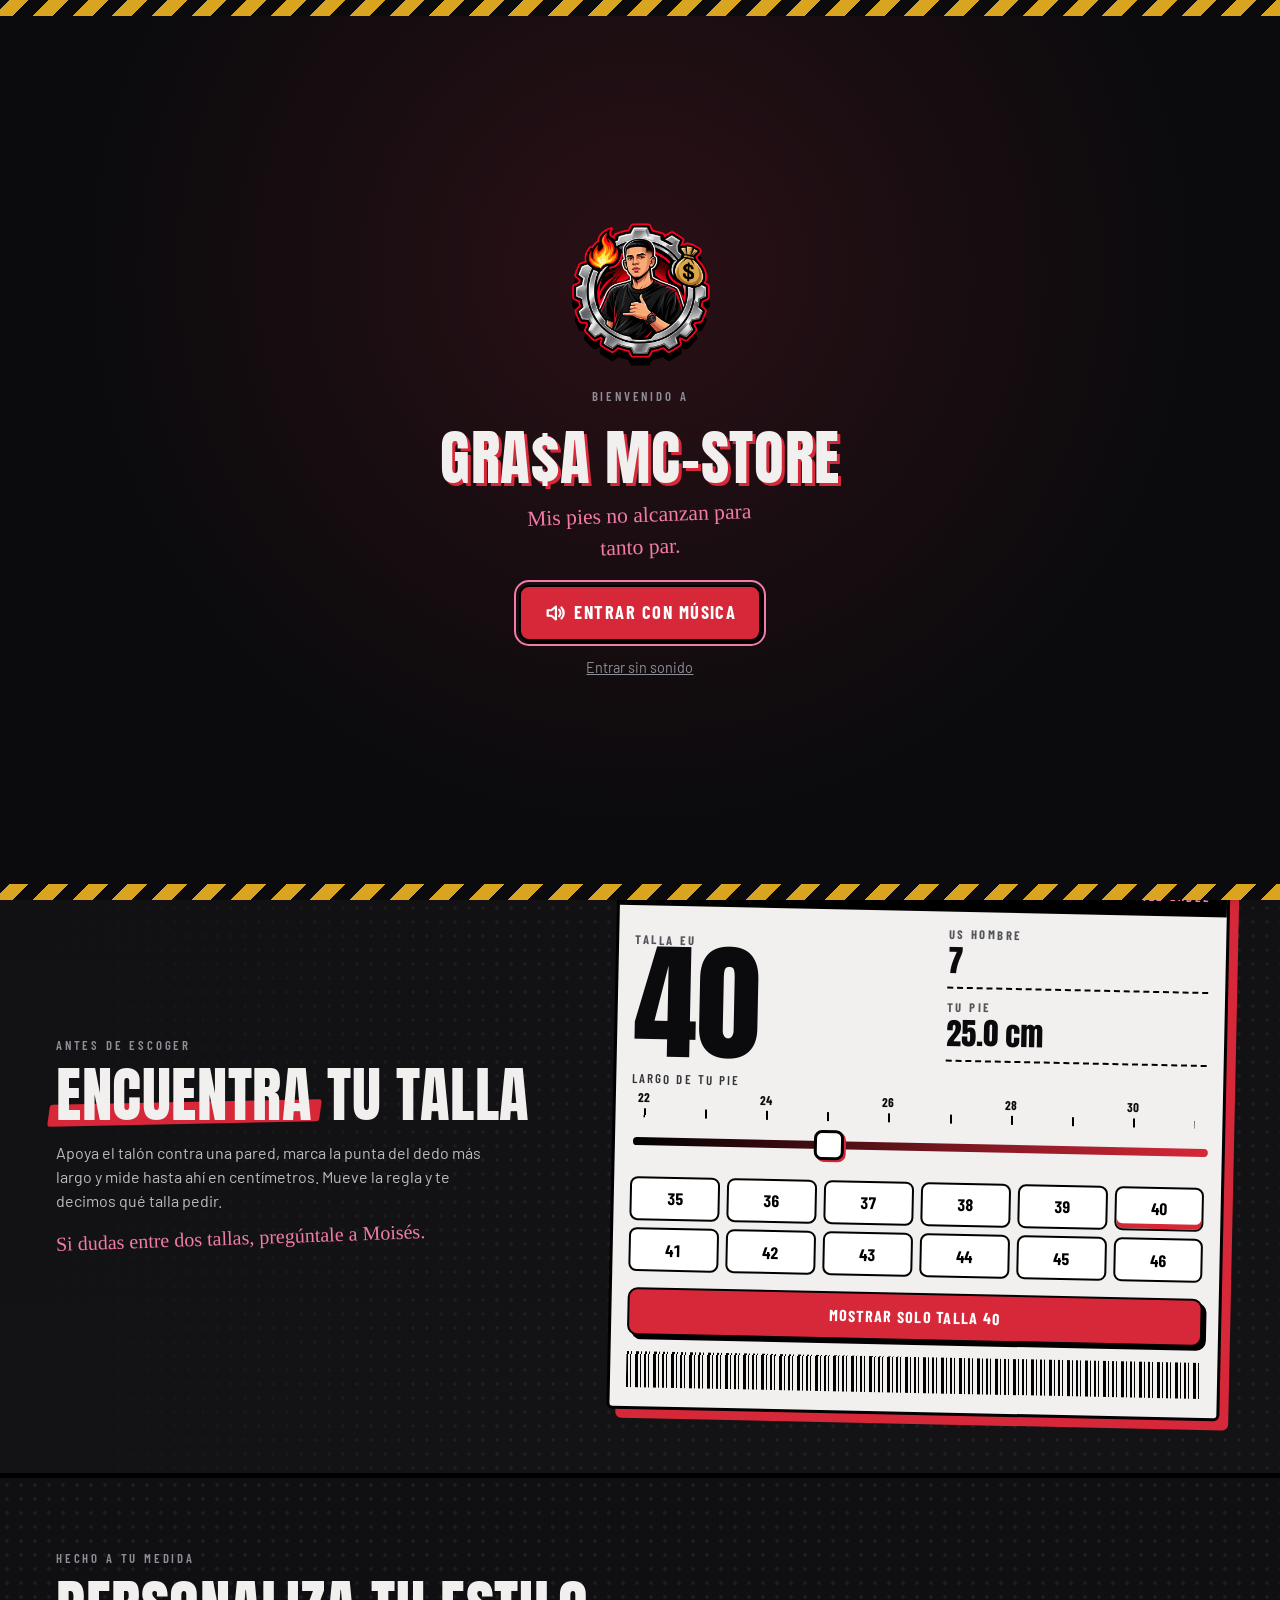
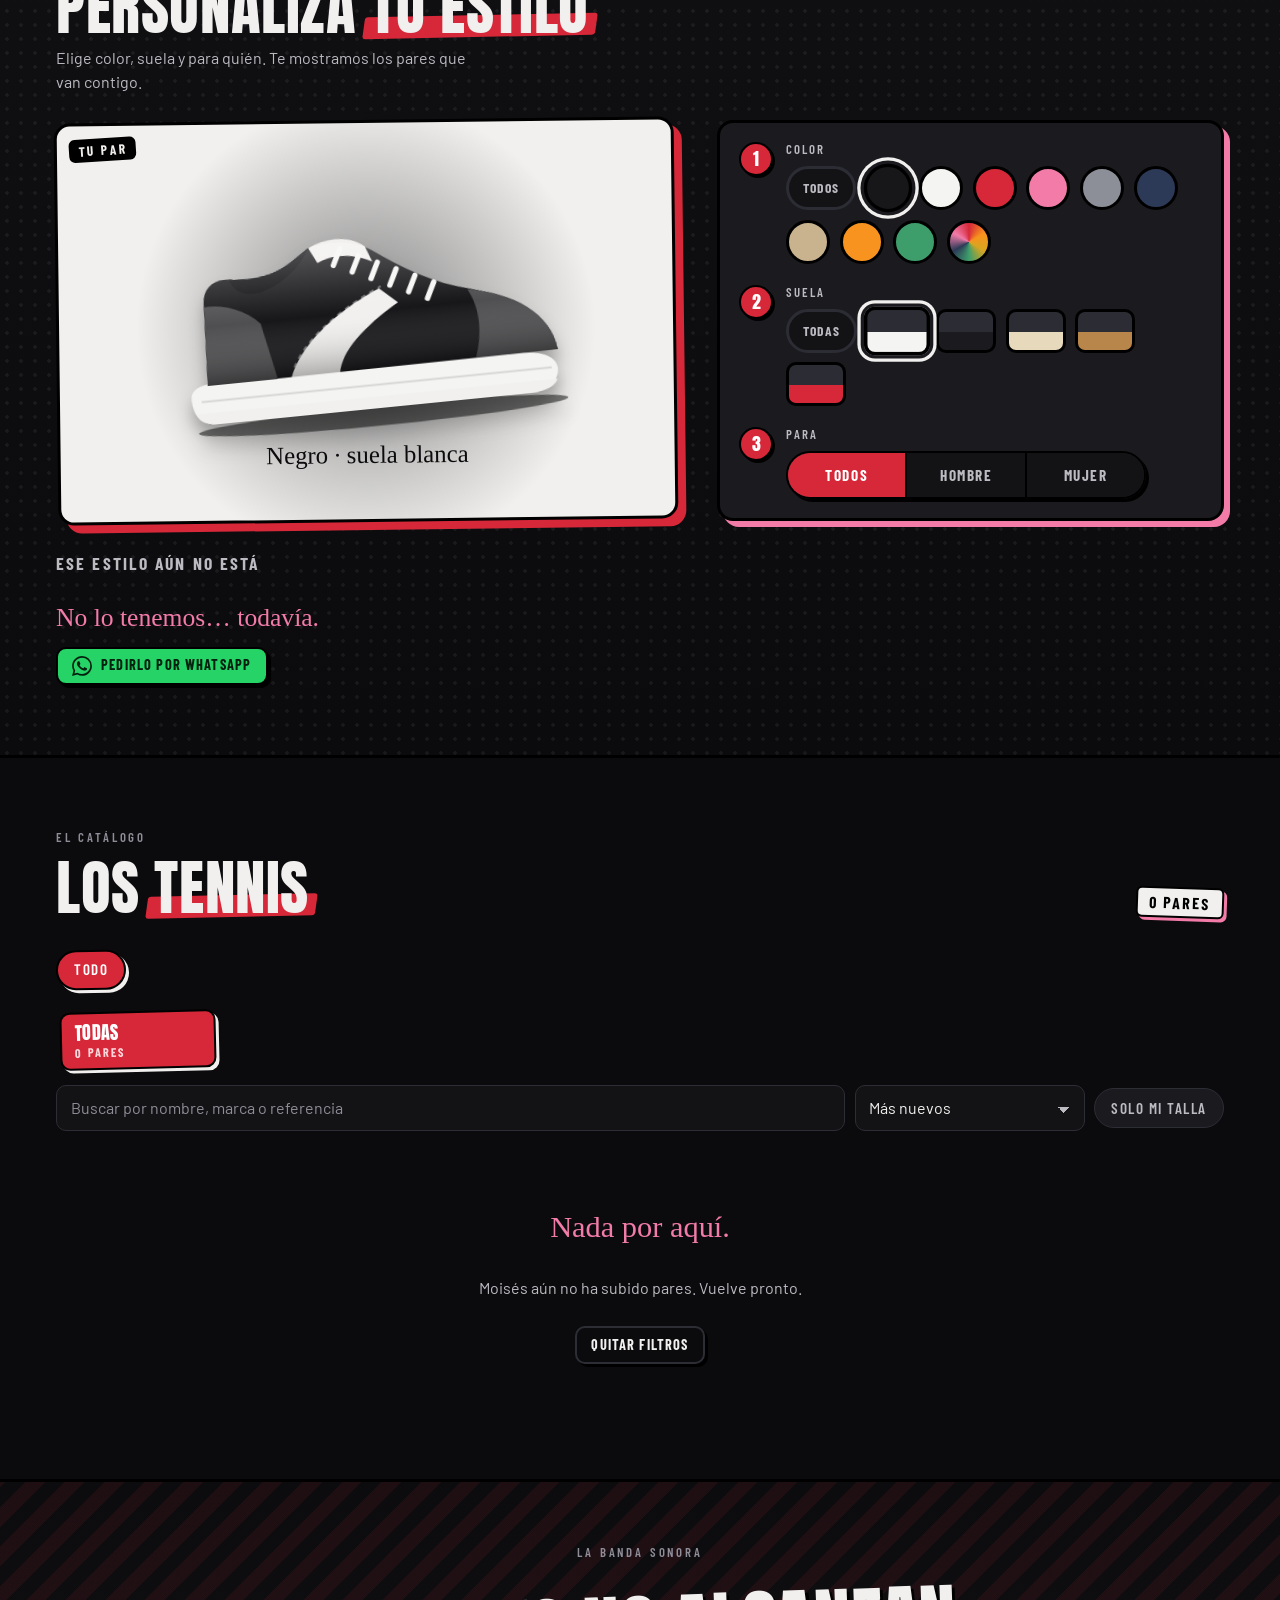
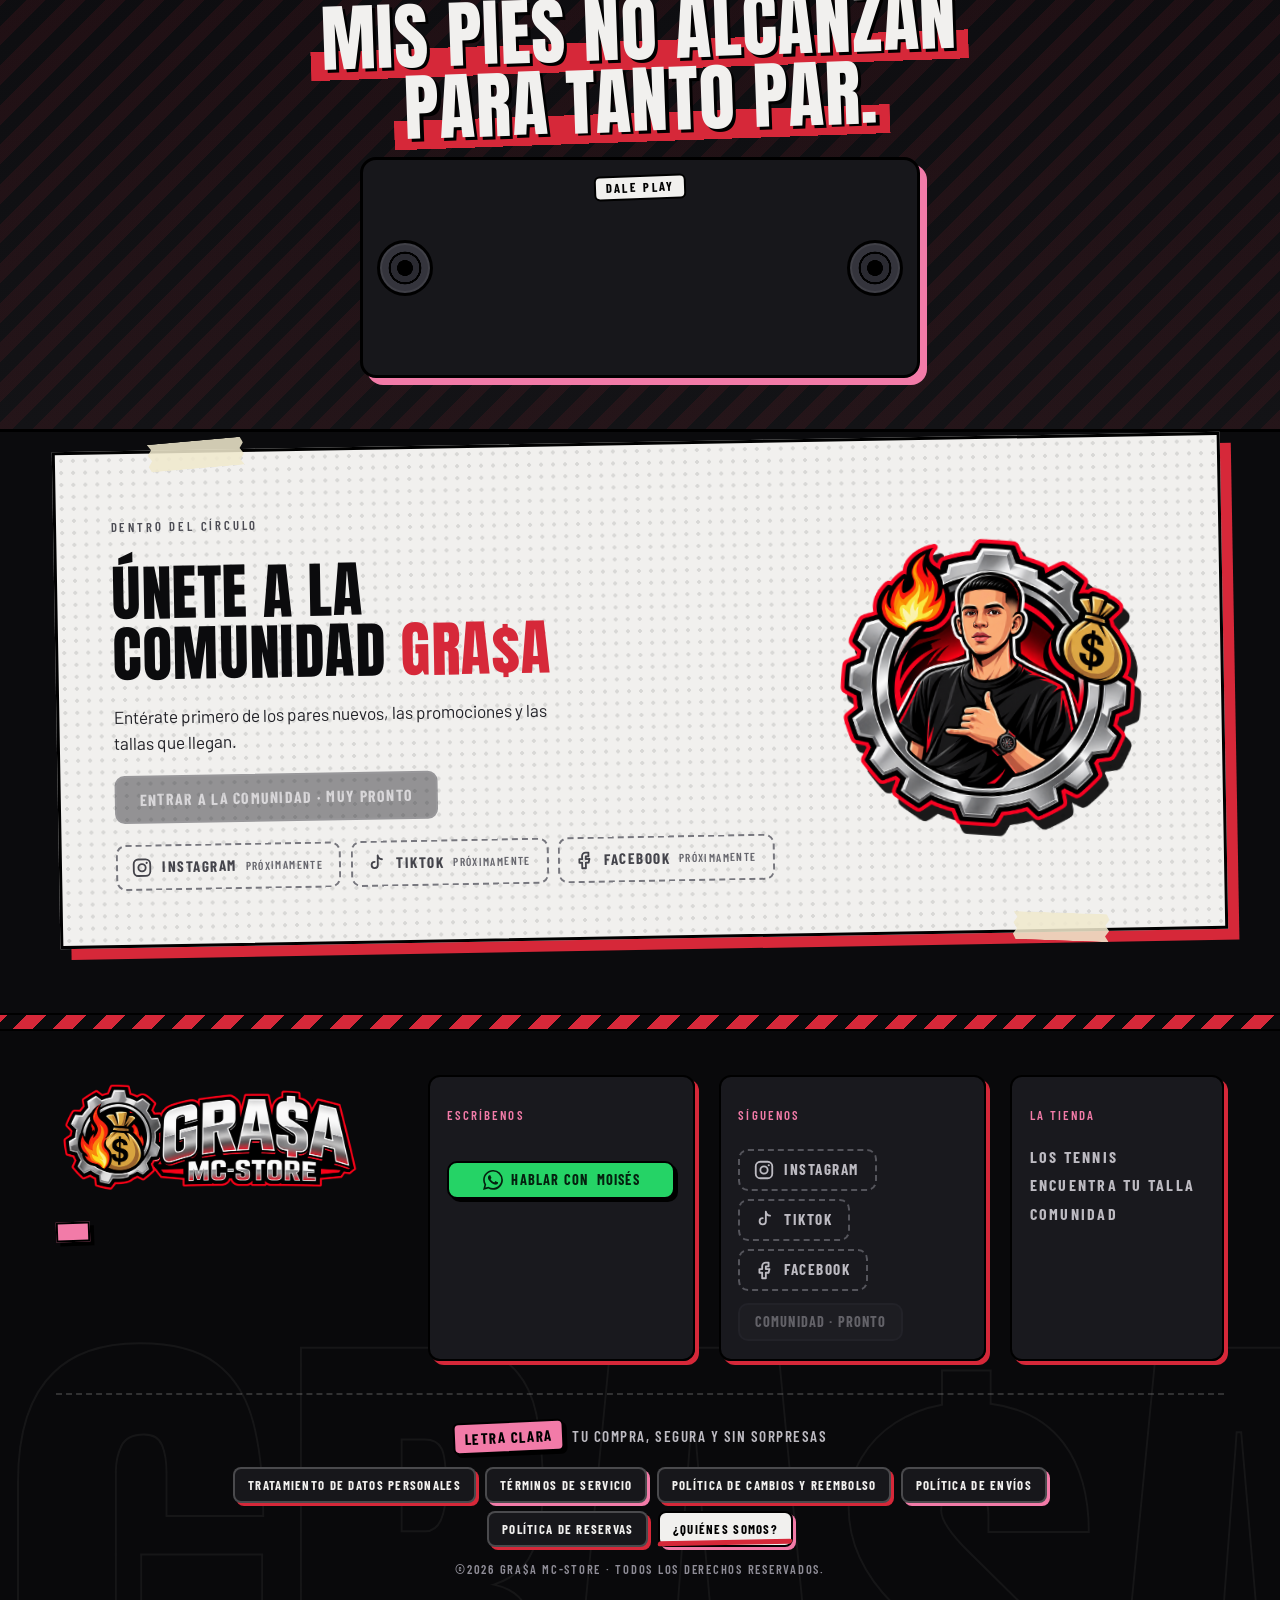
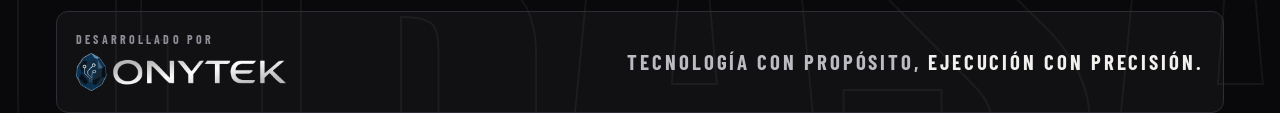
==== commit 3160d23f: "Add files via upload" ====
--- a/index.html
+++ b/index.html
@@ -162,7 +162,7 @@
       </div>
       <div class="tools">
         <div class="chips" id="secChips" role="group" aria-label="Sección"></div>
-        <div class="chips" id="brandChips" role="group" aria-label="Marca"></div>
+        <div class="brandwall" id="brandChips" role="group" aria-label="Marca"></div>
         <div class="row3">
           <div class="field grow">
             <label class="sr" for="q">Buscar</label>
--- a/store.css
+++ b/store.css
@@ -513,3 +513,18 @@
 .st-none { display: grid; justify-items: start; gap: .6rem; padding: 1rem 0; }
 .st-none .marker { margin: 0; font-size: 1.6rem; }
 @keyframes rise { from { opacity: 0; transform: translateY(10px); } to { opacity: 1; transform: none; } }
+
+/* ---------- pared de marcas ---------- */
+.brandwall { display: grid; grid-template-columns: repeat(auto-fill, minmax(138px, 1fr)); gap: .7rem; padding: 4px; }
+.bt { position: relative; display: grid; gap: .15rem; justify-items: start; min-height: 58px; padding: .55rem .8rem; text-align: left; background: #17171b; color: var(--paper); border: 2px solid #2c2c34; border-radius: 10px; transition: transform .15s, box-shadow .15s, border-color .15s; }
+.bt:nth-child(odd) { transform: rotate(-.9deg); } .bt:nth-child(even) { transform: rotate(.8deg); }
+.bt:hover { border-color: var(--pink); transform: translate(-1px, -2px) rotate(0); }
+.bt-n { font: 400 1.15rem/1.05 var(--display); text-transform: uppercase; letter-spacing: .02em; overflow-wrap: break-word; word-break: normal; hyphens: none; }
+.bt-c { font: 700 .78rem/1 var(--cond); letter-spacing: .14em; text-transform: uppercase; color: var(--mute); }
+.bt[aria-pressed="true"] { background: var(--red); border-color: #000; box-shadow: 3px 3px 0 var(--paper); transform: rotate(-1.4deg); }
+.bt[aria-pressed="true"] .bt-c { color: #ffd9de; }
+.bt.all { background: var(--paper); color: #000; } .bt.all .bt-c { color: #3a3a42; }
+.bt.all[aria-pressed="true"] { background: var(--red); color: #fff; } .bt.all[aria-pressed="true"] .bt-c { color: #ffd9de; }
+.bt.more { align-content: center; justify-items: center; background: transparent; border: 2px dashed var(--pink); color: var(--pink); font: 700 1rem/1.1 var(--cond); letter-spacing: .12em; text-transform: uppercase; text-align: center; }
+.bt.more:hover { background: rgba(242, 123, 168, .1); }
+@media (max-width: 560px) { .brandwall { grid-template-columns: repeat(2, minmax(0, 1fr)); } }
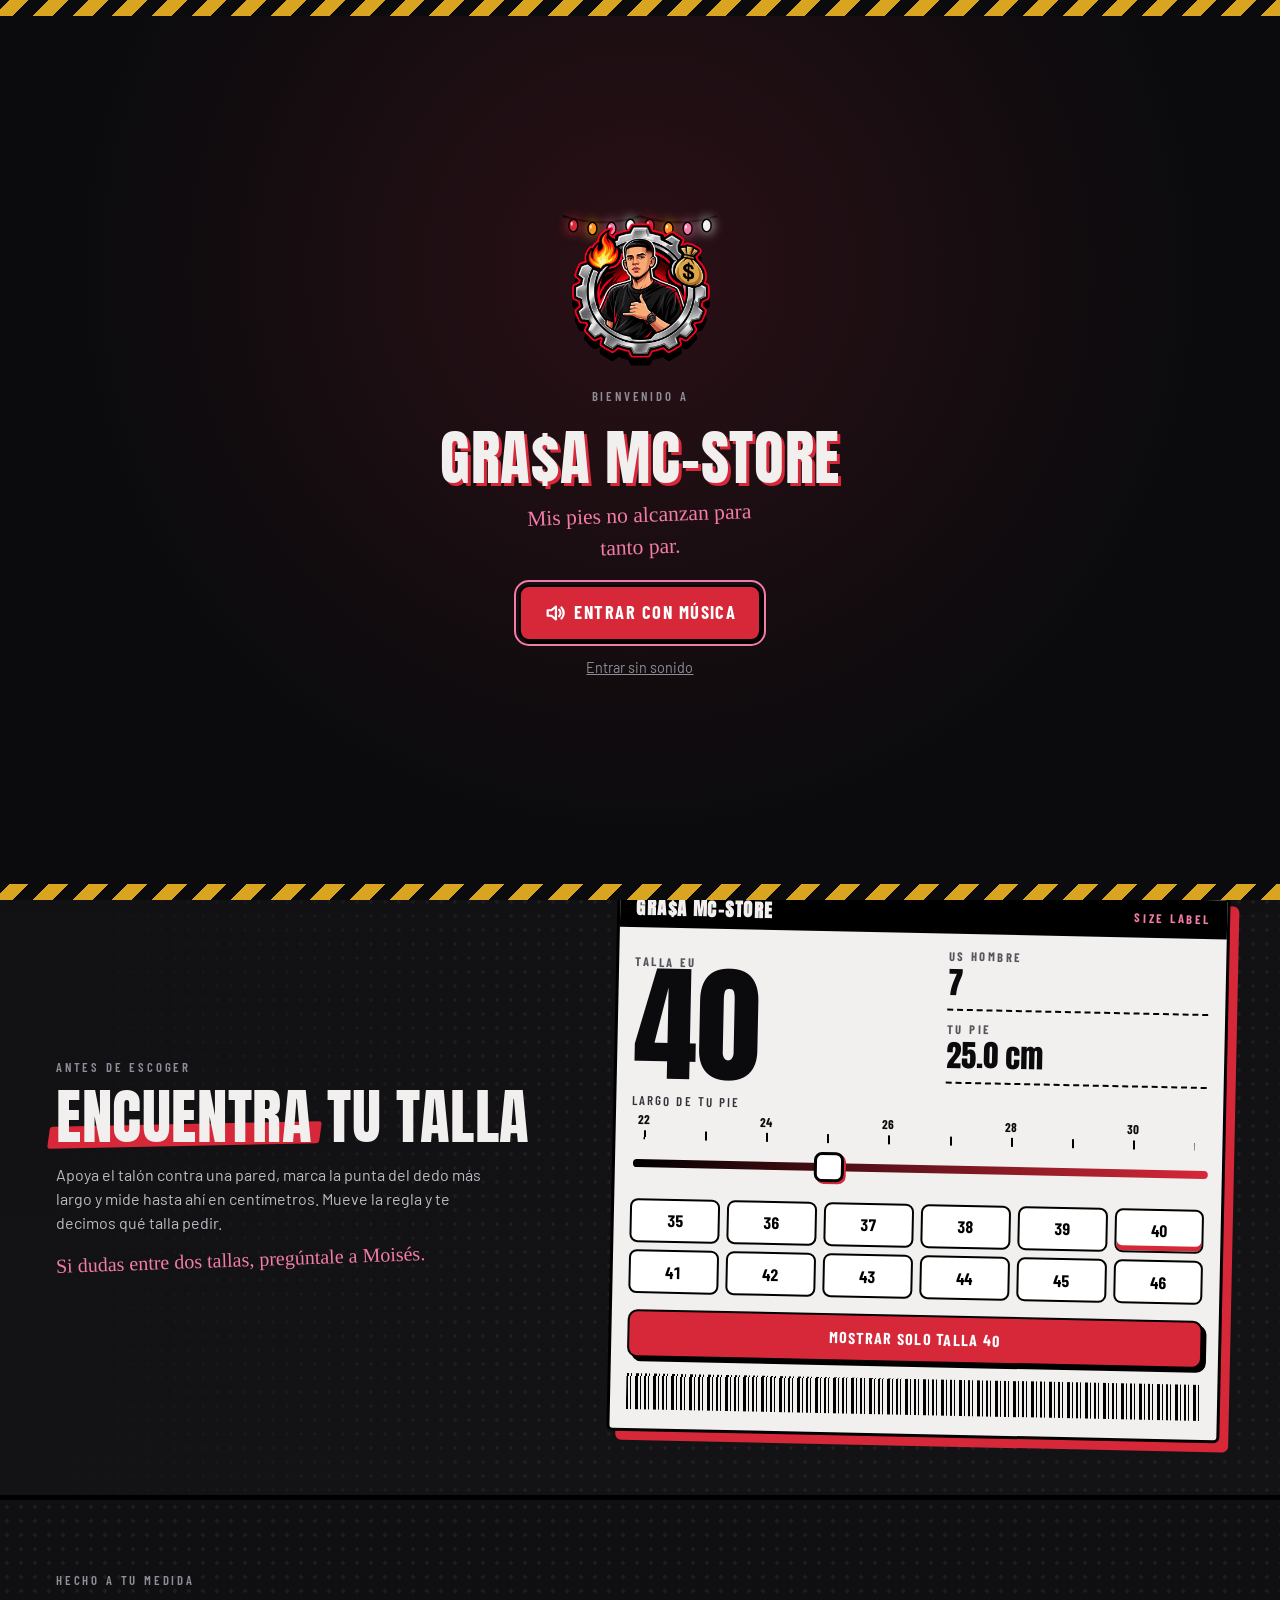
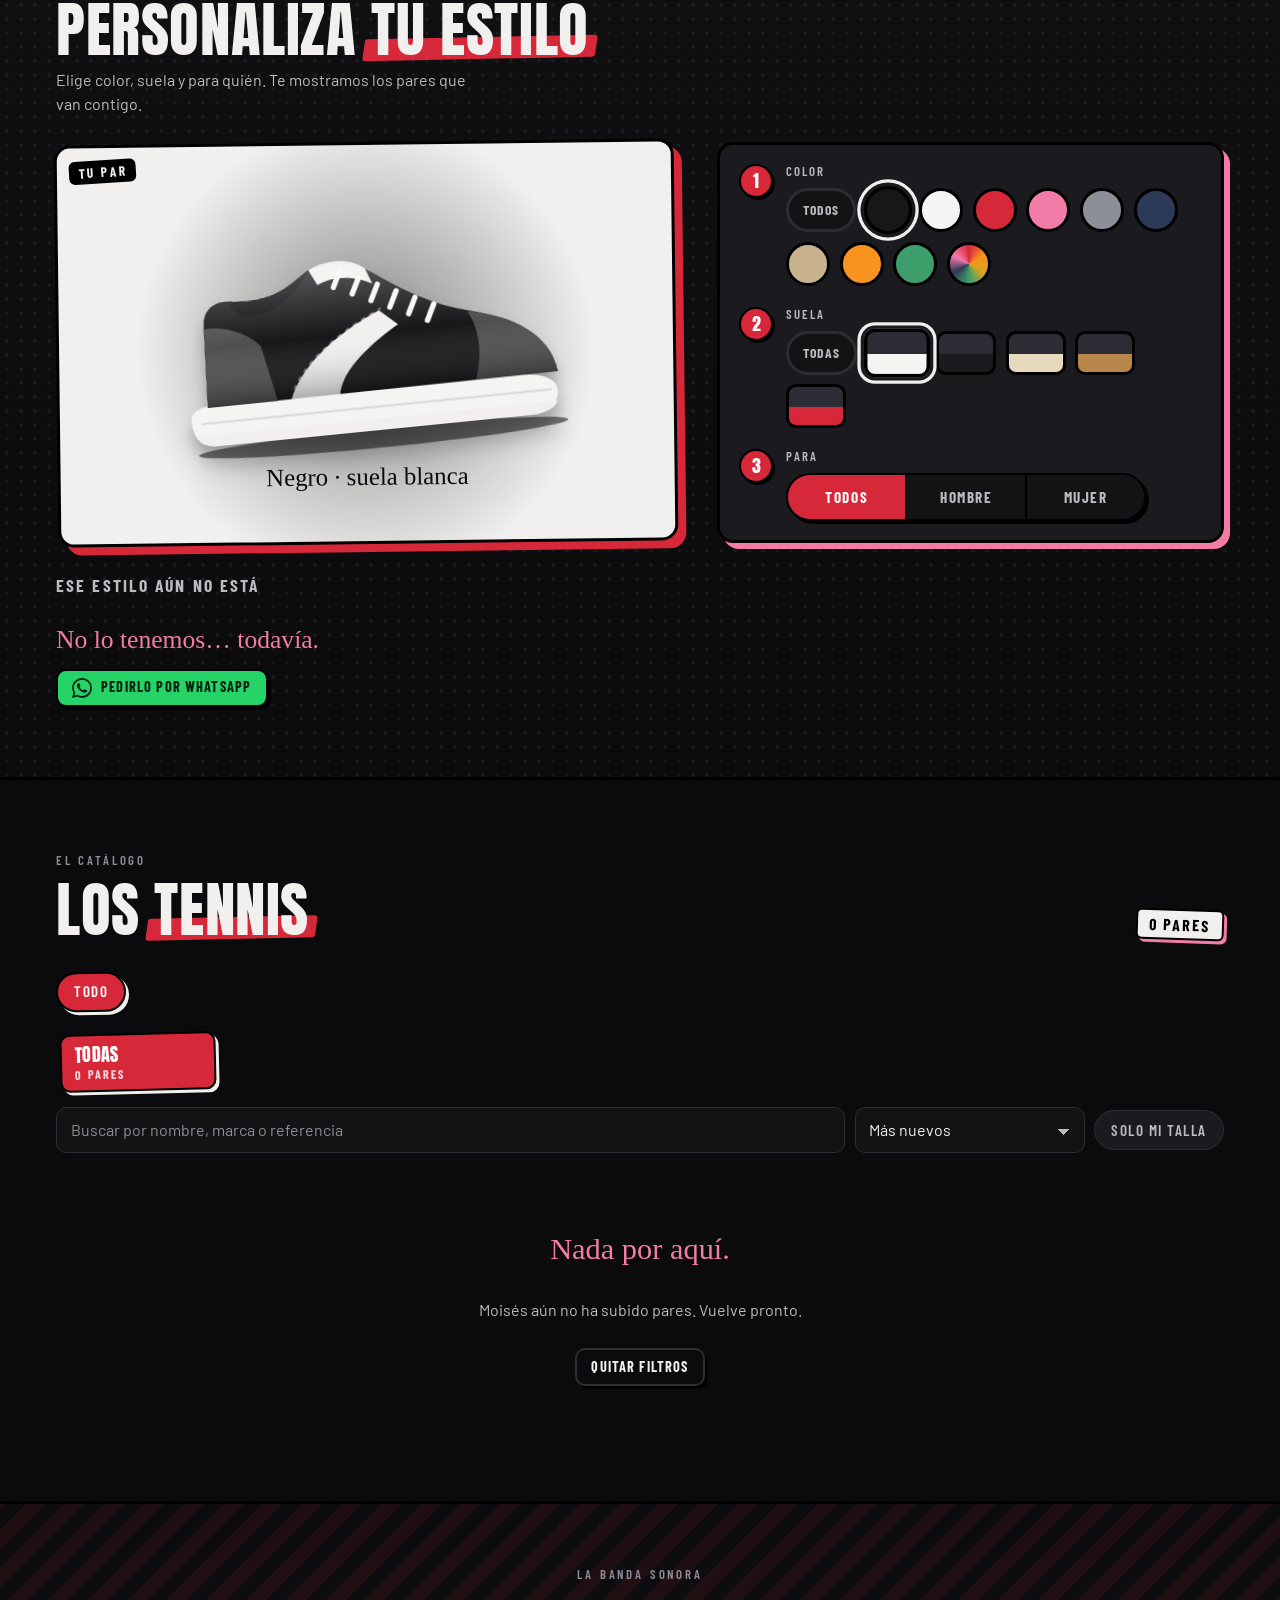
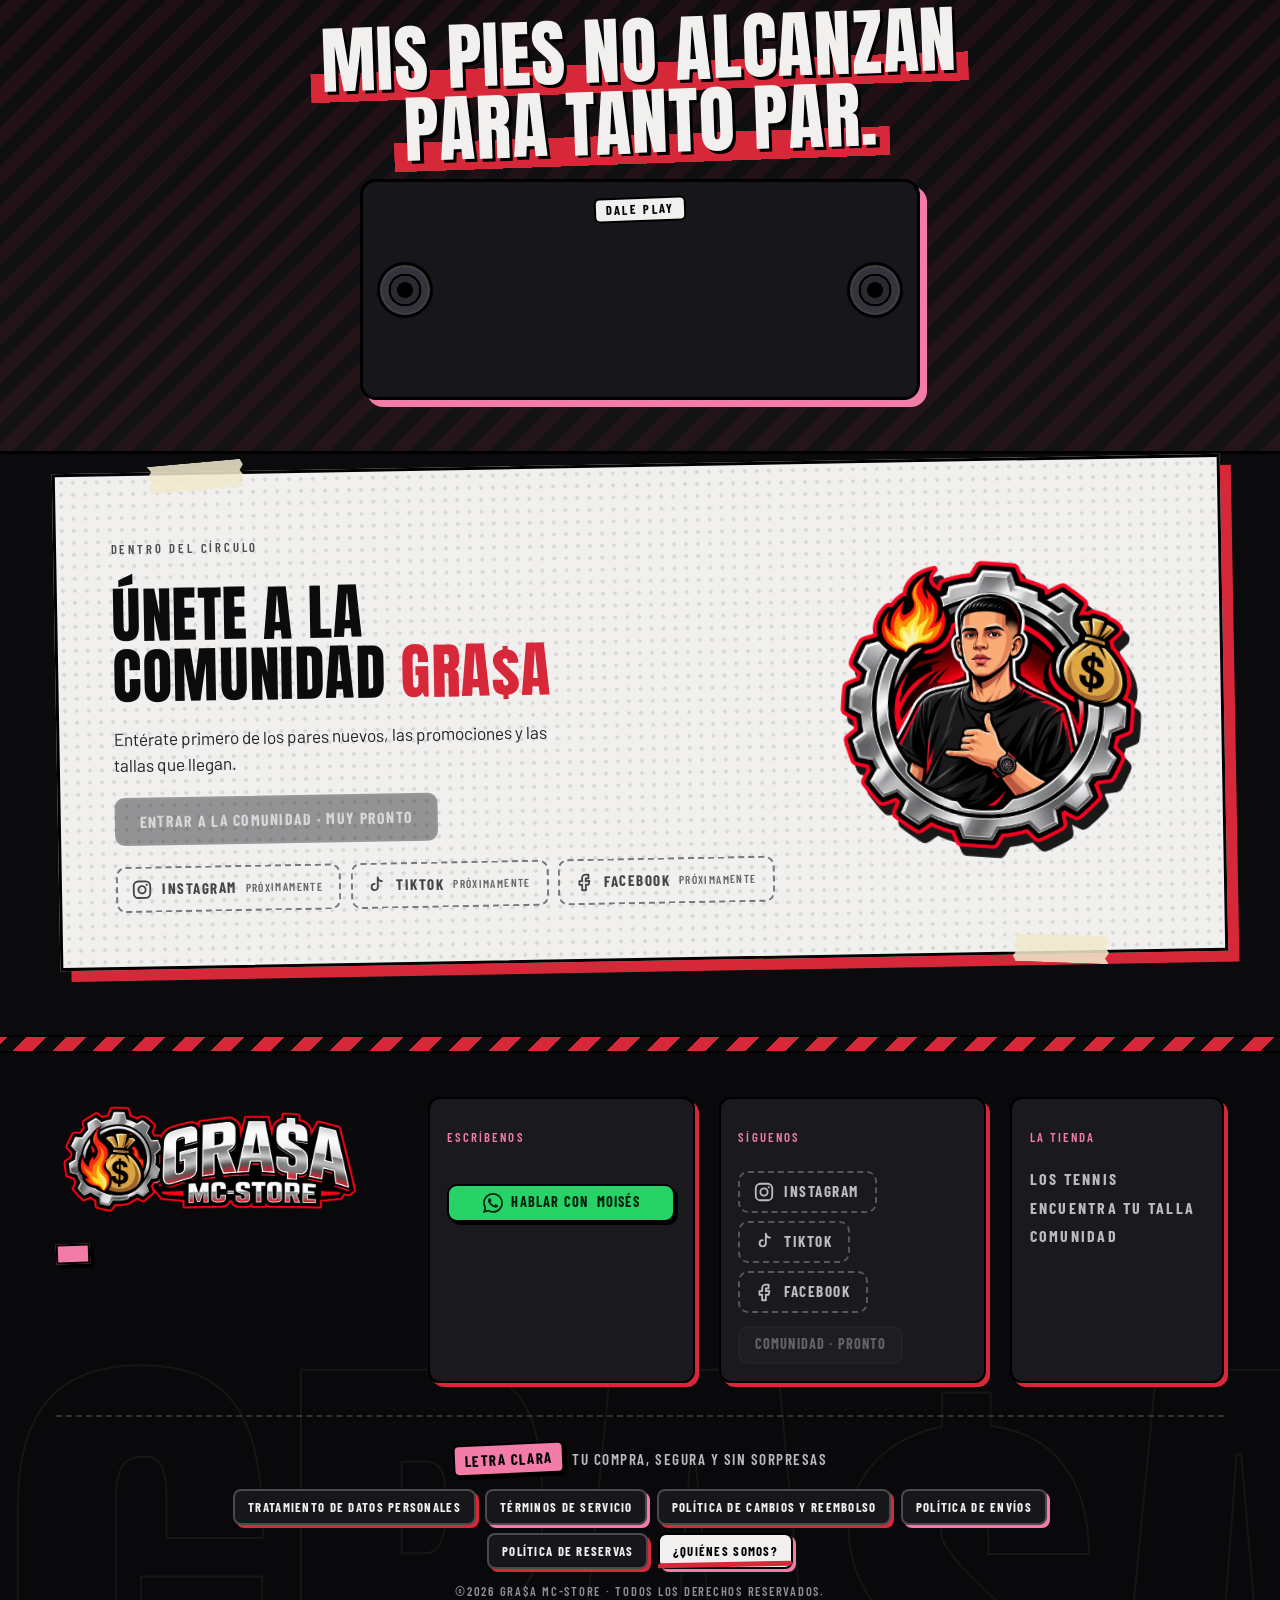
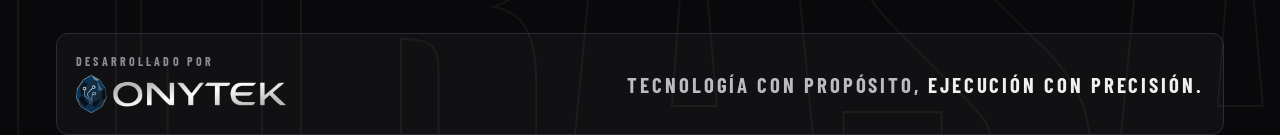
==== commit cbcc455c: "Navidad: luces sobre el logo, cuenta regresiva y saludo (se apaga solo y desde Ajustes) Co-Authored-" ====
--- a/index.html
+++ b/index.html
@@ -15,6 +15,7 @@
 <link href="https://fonts.googleapis.com/css2?family=Anton&family=Barlow:wght@400;500;700&family=Barlow+Condensed:wght@600;700&family=Permanent+Marker&display=swap" rel="stylesheet">
 <link rel="stylesheet" href="common.css">
 <link rel="stylesheet" href="store.css">
+<link rel="stylesheet" href="navidad.css">
 </head>
 <body>
 <svg width="0" height="0" style="position:absolute" aria-hidden="true" focusable="false">
@@ -371,6 +372,7 @@
 <script src="core.js"></script>
 <script src="cloud.js"></script>
 <script src="music.js"></script>
+<script src="navidad.js"></script>
 <script src="store.js"></script>
 <script src="mobile.js"></script>
 <script src="legal.js"></script>
--- a/navidad.css
+++ b/navidad.css
@@ -0,0 +1,18 @@
+/* Navidad: solo se ve con la clase xmas-on en <html>; apagado no deja rastro */
+.xl, .xmas-count { display: none; }
+.xmas-on .xl { display: block; pointer-events: none; position: absolute; }
+.xmas-on .xl-svg { display: block; width: 100%; height: auto; overflow: visible; }
+.xmas-on .xl-hero { left: 2%; right: 2%; top: -6px; z-index: 4; }
+.xmas-on .brand-link { position: relative; }
+.xmas-on .xl-logo { left: 4%; right: 4%; top: -7px; z-index: 2; }
+.xmas-on .xl-gate { left: 50%; width: clamp(110px, 34vw, 170px); transform: translate(-50%, -8px); top: 0; }
+.xmas-on .gate-in { position: relative; }
+.xmas-on .xl-bulb { filter: drop-shadow(0 0 5px var(--c)); }
+.xmas-on .xmas-count { display: flex; align-items: center; gap: .55rem; width: fit-content; max-width: 100%; margin: .2rem 0 1rem; padding: .45rem .85rem; background: #D62839; color: #fff; border: 2px solid #000; box-shadow: 4px 4px 0 #000; font: 700 .95rem/1.1 var(--cond, 'Barlow Condensed', sans-serif); letter-spacing: .08em; text-transform: uppercase; transform: rotate(-1.5deg); }
+.xmas-on .xmas-count b { font: 400 1.35rem/1 var(--display, 'Anton', sans-serif); letter-spacing: .02em; color: #fff; padding-inline: .1rem; }
+.xmas-on .xc-dot { flex: none; width: 13px; height: 13px; border-radius: 50%; background: #F7931E; border: 2px solid #000; box-shadow: 0 0 8px #F7931E; animation: xmasBlink 1.4s ease-in-out infinite; }
+@keyframes xmasTw { 0%, 100% { opacity: 1; } 50% { opacity: .38; } }
+@keyframes xmasBlink { 0%, 100% { opacity: 1; } 50% { opacity: .35; } }
+.xl-b.tw { animation: xmasTw 1.6s ease-in-out infinite; }
+@media (max-width: 819px) { .xmas-on .xl-logo { top: -5px; } .xmas-on .xmas-count { font-size: .85rem; } }
+@media (prefers-reduced-motion: reduce) { .xl-b.tw, .xc-dot { animation: none !important; } }
